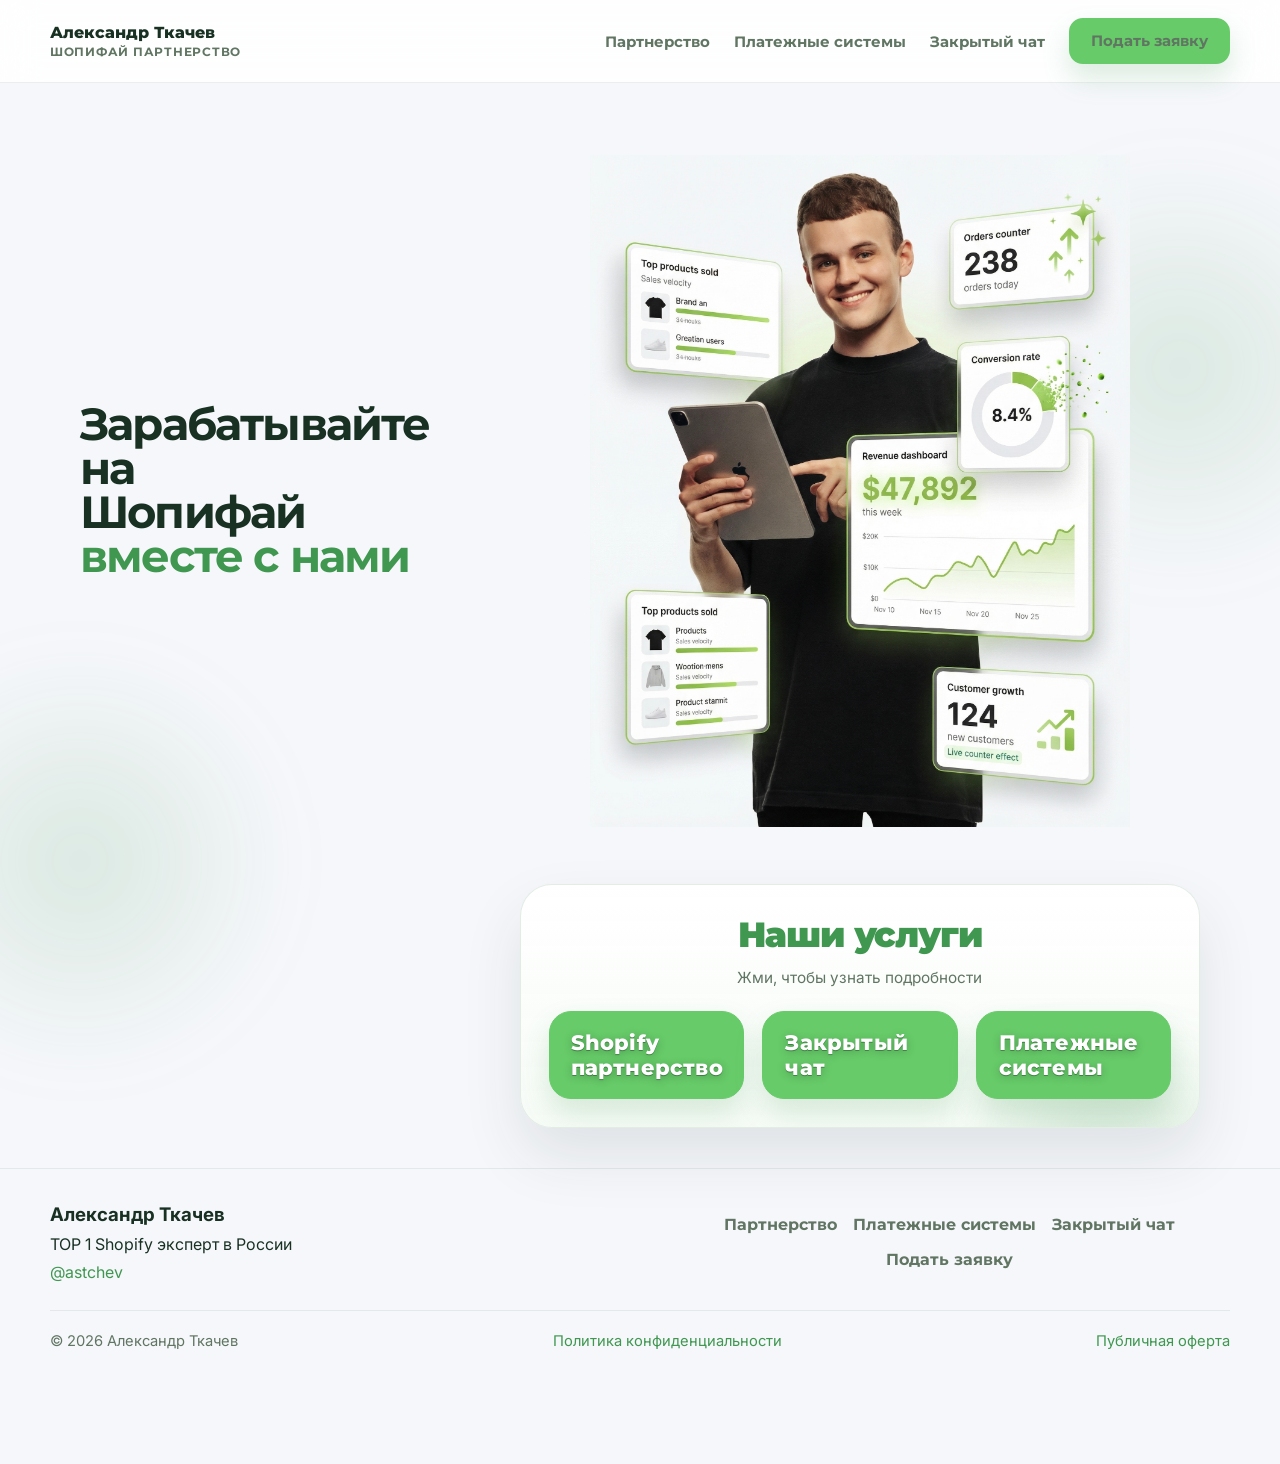
==== index.html @ 177849e4 "13" ====
<!DOCTYPE html>
<html lang="ru">
<head>
  <meta charset="UTF-8">
  <meta name="viewport" content="width=device-width, initial-scale=1.0">
  <title>Александр Ткачев | Шопифай партнерство | Платежные системы | Закрытый чат</title>
  <meta
    name="description"
    content="Shopify партнерство, платежные системы и закрытое сообщество для запуска и заработка из России — с готовой структурой, проверенным стеком и поддержкой."
  >
  <link rel="preconnect" href="https://fonts.googleapis.com">
  <link rel="preconnect" href="https://fonts.gstatic.com" crossorigin>
  <link
    href="https://fonts.googleapis.com/css2?family=Inter:wght@400;500;600;700;800&family=Montserrat:wght@500;600;700;800;900&display=swap"
    rel="stylesheet"
  >
  <link rel="stylesheet" href="styles.css">
</head>
<body>
  <div class="scroll-progress" aria-hidden="true"></div>

  <header class="site-header">
    <div class="container header-inner">
      <a class="brand" href="#hero">
        <span class="brand-title">Александр Ткачев</span>
        <span class="brand-subtitle">Шопифай партнерство</span>
      </a>

      <button class="menu-toggle" type="button" aria-expanded="false" aria-controls="site-nav" aria-label="Открыть меню навигации">
        <span></span>
        <span></span>
        <span></span>
      </button>

      <nav class="site-nav" id="site-nav">
        <a href="#partnership">Партнерство</a>
        <a href="#payments">Платежные системы</a>
        <a href="#private-chat">Закрытый чат</a>
        <a href="#results" hidden>Результаты</a>
        <a href="#consultation" hidden>Консультация</a>
        <a class="btn btn-primary btn-small" data-form-link href="#">Подать заявку</a>
      </nav>
    </div>
  </header>

  <main>
    <section class="hero section" id="hero">
      <div class="hero-grid-pattern"></div>
      <div class="glow glow-right"></div>
      <div class="glow glow-left"></div>
      <div class="container hero-grid">
        <div class="hero-content">
          <div class="hero-copy-top reveal">
            <h1>
              Зарабатывайте на
              <span class="hero-title-line">Шопифай</span>
              <span>вместе с нами</span>
            </h1>
          </div>

          <div class="hero-copy-bottom reveal" hidden>
            <p class="lead">
              Это не курс и не общий менторинг. Это курируемое Shopify-партнерство с готовым магазином,
              платежной инфраструктурой и поддержкой на старте.
            </p>
            <p class="microcopy">
              Если это подходит вам, вы пропускаете месяцы проб и ошибок и начинаете с системы, уже доказавшей свою эффективность на реальных рынках.
            </p>

            <div class="stats-grid hero-stats">
              <article class="stat-card">
                <strong data-countup data-target="280" data-suffix="K$">0</strong>
                <span>Выручка</span>
              </article>
              <article class="stat-card">
                <strong data-countup data-target="40" data-suffix="K$/мес">0</strong>
                <span>Прибыль</span>
              </article>
              <article class="stat-card">
                <strong data-countup data-target="200" data-suffix="+">0</strong>
                <span>Участников чата</span>
              </article>
              <article class="stat-card">
                <strong>TOP 1</strong>
                <span>Shopify эксперт в России</span>
              </article>
            </div>

            <div class="hero-actions">
              <a class="btn btn-primary" data-form-link href="#">Подать заявку на партнерство</a>
              <a class="btn btn-secondary" href="#partnership">Узнать больше</a>
            </div>
          </div>
        </div>

        <div class="hero-visual reveal">
          <div class="hero-visual-frame">
            <div class="hero-composite-shell">
              <img
                class="hero-composite-image"
                src="images/photofirst.JPG"
                alt="Александр Ткачев с визуализацией Shopify-результатов"
                loading="eager"
                decoding="async"
              >
            </div>
          </div>
        </div>

        <nav class="hero-jump-nav reveal" aria-label="Быстрая навигация по разделам">
          <div class="hero-jump-intro">
            <span class="hero-jump-caption">Наши услуги</span>
            <p>Жми, чтобы узнать подробности</p>
          </div>
          <a class="is-active" data-service-trigger="partnership" href="#partnership">Shopify партнерство</a>
          <a data-service-trigger="private-chat" href="#private-chat">Закрытый чат</a>
          <a data-service-trigger="payments" href="#payments">Платежные системы</a>
        </nav>
      </div>
    </section>

    <section class="section service-section" id="partnership" data-service-section hidden>
      <div class="container">
        <div class="partnership-hero">
          <div class="partnership-hero-copy reveal">
            <span class="section-kicker partnership-top-kicker">SHOPIFY ПАРТНЕРСТВО</span>
            <h2>Запуск прибыльного <span>онлайн-магазина под ключ</span></h2>
            <p class="lead">
              Это не обучение ради обучения. Это готовая бизнес-модель, где вы заходите в систему и запускаете свой
              Shopify-магазин вместе с командой, которая уже делает результаты.
            </p>
            <p class="microcopy">
              Мы берём на себя ключевые элементы бизнеса: от товара до рекламы и технической части. Вы фокусируетесь на
              результате, прибыли и масштабировании.
            </p>
          </div>
        </div>

        <div class="section-group">
          <div class="section-heading narrow reveal">
            <h2>Вы получаете не просто знания, а полностью готовую инфраструктуру для заработка</h2>
          </div>

          <div class="feature-grid partnership-feature-grid">
            <article class="feature-card reveal">
              <div class="feature-icon">Магазин</div>
              <h3>Готовый магазин на Shopify</h3>
            </article>
            <article class="feature-card reveal">
              <div class="feature-icon">Товары</div>
              <h3>Проверенные товары с потенциалом продаж</h3>
            </article>
            <article class="feature-card reveal">
              <div class="feature-icon">Реклама</div>
              <h3>Готовые рекламные связки</h3>
            </article>
            <article class="feature-card reveal">
              <div class="feature-icon">Воронка</div>
              <h3>Готовая воронка продаж</h3>
            </article>
            <article class="feature-card reveal">
              <div class="feature-icon">Логистика</div>
              <h3>Поставщики и логистика</h3>
            </article>
            <article class="feature-card reveal">
              <div class="feature-icon">Платежи</div>
              <h3>Платёжные решения</h3>
            </article>
            <article class="feature-card reveal">
              <div class="feature-icon">Техчасть</div>
              <h3>Техническая настройка</h3>
            </article>
            <article class="feature-card reveal">
              <div class="feature-icon">Поддержка</div>
              <h3>Сопровождение и поддержка на каждом этапе</h3>
            </article>
            <article class="feature-card reveal">
              <div class="feature-icon">Обучение</div>
              <h3>Полное обучение по Shopify</h3>
            </article>
          </div>

          <p class="partnership-bridge-text reveal">
            Фактически, вы заходите в уже рабочую систему и запускаетесь внутри неё.
          </p>
        </div>

        <div class="section-group partnership-paths-group">
          <div class="section-heading narrow reveal">
            <h2>Как можно зайти в Shopify</h2>
          </div>

          <div class="private-chat-contrast">
            <article class="contrast-block contrast-block-negative reveal">
              <span class="contrast-kicker">1. Самостоятельный путь</span>
              <h3>То, как делает большинство</h3>
              <ul class="contrast-list">
                <li>Поиск товара наугад.</li>
                <li>Десятки неудачных тестов.</li>
                <li>Слив бюджета на рекламу.</li>
                <li>Проблемы с банами и платёжками.</li>
                <li>Непонимание, как строится воронка.</li>
                <li>Отсутствие системы и поддержки.</li>
                <li>Проблемы с масштабированием.</li>
              </ul>
              <p class="partnership-contrast-result">
                Результат: месяцы потраченного времени, тысячи долларов слитого бюджета и отсутствие стабильного результата.
              </p>
            </article>

            <article class="contrast-block contrast-block-positive reveal">
              <span class="contrast-kicker">2. Запуск через партнёрство</span>
              <h3>Вы заходите сразу в рабочую модель</h3>
              <ul class="contrast-list">
                <li>Даём готовый магазин.</li>
                <li>Подключаем проверенные товары, которые продаем сами.</li>
                <li>Выдаём связки, которые уже работают.</li>
                <li>Настраиваем рекламу.</li>
                <li>Помогаем с запуском и масштабированием.</li>
                <li>Сопровождаем на каждом этапе.</li>
              </ul>
              <p class="partnership-contrast-result">
                Результат: быстрый старт в течении месяца без хаоса и лишних потерь, фокус на прибыли с первых запусков и работы в долгострой.
              </p>
            </article>
          </div>
        </div>

        <div class="section-group">
          <div class="section-heading narrow reveal">
            <span class="section-kicker">Как проходит работа</span>
            <h2>Мы выстроили систему из двух этапов</h2>
            <p>
              Чтобы вы не просто получили магазин, а реально начали зарабатывать и научились вести бизнес изнутри.
            </p>
          </div>

          <div class="partnership-phase-grid">
            <article class="partnership-phase-card reveal">
              <span>Этап 1</span>
              <h3>Обучение и подготовка</h3>
              <p class="partnership-phase-goal">Цель: дать понимание системы и подготовить к запуску.</p>
              <ul class="contrast-list partnership-check-list">
                <li>Пошаговую модель работы Shopify.</li>
                <li>Понимание логики продаж и трафика.</li>
                <li>Разбор рекламных инструментов.</li>
                <li>Подготовку к запуску магазина.</li>
                <li>Доступ к базе знаний и материалам.</li>
              </ul>
              <p class="partnership-phase-note">После этого этапа у вас есть полное понимание, как работает модель.</p>
            </article>

            <article class="partnership-phase-card reveal">
              <span>Этап 2</span>
              <h3>Запуск и работа с магазином</h3>
              <ul class="contrast-list partnership-check-list">
                <li>Создаём и выдаём готовый магазин.</li>
                <li>Подключаем товары и поставщиков.</li>
                <li>Настраиваем рекламу.</li>
                <li>Внедряем рабочие связки.</li>
                <li>Подключаем платёжные решения.</li>
                <li>Сопровождаем запуски.</li>
                <li>Помогаем масштабировать прибыльные результаты.</li>
              </ul>
              <p class="partnership-phase-note">Вы не остаетесь один, вы работаете внутри команды.</p>
            </article>
          </div>

          <div class="partnership-timeline reveal">
            <div class="partnership-timeline-item">
              <strong>1 неделя</strong>
              <span>Обучение и подготовка</span>
            </div>
            <div class="partnership-timeline-item">
              <strong>2-3 неделя</strong>
              <span>Сборка магазина и запуск рекламы</span>
            </div>
            <div class="partnership-timeline-item">
              <strong>4 неделя и дальше</strong>
              <span>Работа с магазином и масштабированием</span>
            </div>
          </div>
        </div>

        <div class="section-group">
          <div class="partnership-dual-grid">
            <article class="partnership-info-card reveal">
              <h3>В чем наша ключевая ценность</h3>
              <ul class="contrast-list partnership-check-list">
                <li>Вы не тратите месяцы на ошибки.</li>
                <li>Не сливаете бюджет вслепую.</li>
                <li>Получаете готовую систему.</li>
                <li>Работаете с командой, а не в одиночку.</li>
                <li>Идёте по уже проверенному пути.</li>
              </ul>
            </article>

            <article class="partnership-info-card reveal">
              <h3>С кем мы готовы работать</h3>
              <ul class="contrast-list partnership-check-list">
                <li>Тем, кто хочет зайти в онлайн-бизнес и имел опыт работы с товаркой, шопифай и подобными онлайн проектами.</li>
                <li>Тем, кто уже пробовал, набрал опыт, но не получилось.</li>
                <li>Тем, кто хочет масштабироваться.</li>
                <li>Тем, кто ищет готовую систему.</li>
              </ul>
            </article>
          </div>
        </div>

        <div class="section-group partnership-results-group">
          <div class="section-heading narrow reveal partnership-results-heading">
            <h2>Результаты магазинов</h2>
          </div>

          <div class="partnership-carousel reveal" data-carousel>
            <button class="partnership-carousel-control partnership-carousel-control-prev" type="button" data-carousel-prev aria-label="Предыдущий слайд">
              &#8592;
            </button>

            <div class="partnership-carousel-viewport">
              <div class="partnership-carousel-track" data-carousel-track>
                <article class="partnership-carousel-slide">
                  <img class="analytics-image" src="images/scrin3.jpg" alt="Скриншот продаж магазина 1">
                </article>
                <article class="partnership-carousel-slide">
                  <img class="analytics-image" src="images/scrin1.jpg" alt="Скриншот продаж магазина 2">
                </article>
                <article class="partnership-carousel-slide">
                  <img class="analytics-image" src="images/scrin2.jpg" alt="Скриншот продаж магазина 3">
                </article>
                <article class="partnership-carousel-slide">
                  <img class="analytics-image" src="images/scrin 4.jpg" alt="Скриншот продаж магазина 4">
                </article>
                <article class="partnership-carousel-slide">
                  <img class="analytics-image" src="images/scrin 5.jpg" alt="Скриншот продаж магазина 5">
                </article>
              </div>
            </div>

            <button class="partnership-carousel-control partnership-carousel-control-next" type="button" data-carousel-next aria-label="Следующий слайд">
              &#8594;
            </button>

            <div class="partnership-carousel-dots" data-carousel-dots>
              <button class="is-active" type="button" data-carousel-dot="0" aria-label="Слайд 1"></button>
              <button type="button" data-carousel-dot="1" aria-label="Слайд 2"></button>
              <button type="button" data-carousel-dot="2" aria-label="Слайд 3"></button>
              <button type="button" data-carousel-dot="3" aria-label="Слайд 4"></button>
              <button type="button" data-carousel-dot="4" aria-label="Слайд 5"></button>
            </div>
          </div>
        </div>

        <div class="section-group partnership-final-group">
          <div class="callout-box reveal">
            <strong>Итог:</strong> Вы можете идти долгим и дорогим путём проб и ошибок. Или зайти в уже работающую модель и начать зарабатывать быстрее.
          </div>

          <div class="partnership-final-card reveal">
            <h3>Отбор в партнерство просиходить через личные собеседования</h3>
            <p>
              Заполните анкету ниже и мы с вами свяжемся.
            </p>
            <div class="partnership-hero-actions">
              <a class="btn btn-primary" data-form-link href="#">Заполнить анкету</a>
            </div>
          </div>
        </div>
      </div>
    </section>

    <section class="section alt-section service-section" id="payments" data-service-section hidden>
      <div class="container">
        <div class="section-heading reveal payments-simple-heading">
          <h2>Платёжные <span>решения для Shopify</span></h2>
          <p>
            Один из ключевых элементов успешного магазина, это стабильный приём платежей. Мы предоставляем полностью
            готовые платёжные решения, которые позволяют принимать оплату из-за рубежа без ограничений и лишних сложностей.
          </p>
        </div>

        <div class="section-group">
          <div class="payments-simple-card reveal">
            <h3>Большинство новичков сталкиваются с:</h3>
            <ul class="contrast-list partnership-check-list">
              <li>Блокировками аккаунтов.</li>
              <li>Проблемами с выводом средств.</li>
              <li>Нестабильной работой платёжек.</li>
              <li>Потерей денег из-за ошибок в настройке.</li>
            </ul>
            <p class="payments-simple-note">
              Мы закрываем этот вопрос под ключ, чтобы вы могли сосредоточиться на продажах, а не на технических проблемах.
            </p>
          </div>
        </div>

        <div class="section-group payments-pricing-group">
          <div class="payments-simple-pricing">
            <article class="payment-card reveal payments-simple-price-card">
              <h3>Shopify payments + Payoneer</h3>
              <strong>300$</strong>
            </article>
            <article class="payment-card reveal payments-simple-price-card">
              <h3>PayPal</h3>
              <strong>300$</strong>
            </article>
          </div>
        </div>

        <div class="callout-box reveal">
          Все платёжные системы создаются легально и сразу готовы к работе
        </div>

        <div class="centered-action reveal payments-manager-action">
          <a class="btn btn-primary" href="https://t.me/astchev" target="_blank" rel="noreferrer">
            Написать менеджеру
          </a>
        </div>

        <div class="section-group">
          <div class="payments-simple-card reveal">
            <h3>Надёжность и гарантия</h3>
            <ul class="contrast-list partnership-check-list">
              <li>Используем эти решения сами более 4 лет.</li>
              <li>Работаем только с проверенными поставщиками.</li>
              <li>Даём гарантию на платёжные системы.</li>
              <li>Помогаем с разблокировкой или полностью заменяем платёжное решение.</li>
            </ul>
          </div>
        </div>
      </div>
    </section>

    <section class="section service-section" id="private-chat" data-service-section hidden>
      <div class="container">
        <div class="section-heading reveal private-chat-simple-heading">
          <h2>Закрытое Шопифай сообщество</h2>
          <p>
            Это приватный чат для тех, кто хочет зарабатывать на Shopify в окружении людей, которые уже делают результат.
          </p>
          <p>
            Вы не просто изучаете информацию - вы находитесь внутри среды, где ежедневно разбираются реальные кейсы,
            связки и запуски и активно идут обсуждения работы
          </p>
          <p>Вы получаете доступ к опыту, который собирался 4 года, и применяете его сразу на практике.</p>
          <p>Без хаоса, без поиска информации по кускам, вся система уже собрана внутри.</p>
        </div>

        <div class="section-group">
          <div class="private-chat-simple-card reveal">
            <h3>Что внутри сообщества</h3>
            <ul class="contrast-list partnership-check-list">
              <li>Пошаговая система запуска магазина с нуля.</li>
              <li>Обучение в формате уроков и статей.</li>
              <li>Live-созвоны с разборами и ответами на вопросы.</li>
              <li>Общий чат с участниками и обмен опытом.</li>
              <li>Инсайды по трендовым товарам.</li>
              <li>Разборы магазинов участников.</li>
              <li>Стратегии платного и бесплатного продвижения.</li>
              <li>Дополнительные способы заработка на Shopify (включая фриланс).</li>
              <li>Шанс попасть в команду или стать партнёром проекта.</li>
              <li>Ежемесячные розыгрыши ценных призов.</li>
              <li>Доступ к закрытым материалам и обновлениям.</li>
            </ul>
          </div>
        </div>

        <div class="centered-action reveal private-chat-actions">
          <a class="btn btn-secondary" href="https://t.me/otzivishopy" target="_blank" rel="noreferrer">
            Отзывы участников
          </a>
          <a class="btn btn-primary" href="https://t.me/astchev" target="_blank" rel="noreferrer">
            Вступить в чат
          </a>
        </div>
      </div>
    </section>

    <section class="section alt-section" id="results" hidden>
      <div class="container">
        <div class="section-heading reveal">
          <span class="section-kicker">Результаты</span>
          <h2>Пусть цифры говорят сами за себя</h2>
        </div>

        <div class="analytics-grid">
          <article class="analytics-card reveal">
            <div class="analytics-head">
              <span>Магазин 1</span>
              <span class="growth">Растет</span>
            </div>
            <strong>$289 563</strong>
            <p>Общий объем продаж за год</p>
            <img class="analytics-image" src="images/scrin1.jpg" alt="Скриншот аналитики магазина 1">
          </article>
          <article class="analytics-card reveal">
            <div class="analytics-head">
              <span>Магазин 2</span>
              <span class="growth">Стабильно</span>
            </div>
            <strong>$40 000+</strong>
            <p>Прибыль в месяц</p>
            <img class="analytics-image" src="images/scrin2.jpg" alt="Скриншот аналитики магазина 2">
          </article>
          <article class="analytics-card reveal">
            <div class="analytics-head">
              <span>Партнер</span>
              <span class="growth">5 месяцев</span>
            </div>
            <strong>$40K / месяц</strong>
            <p>Более 1 000 000 ₽ в июле</p>
            <img class="analytics-image" src="images/scrin3.jpg" alt="Скриншот аналитики партнера">
          </article>
        </div>

        <div class="case-grid">
          <article class="case-card reveal">
            <h3>Ричард</h3>
            <strong>$50 000</strong>
            <p>Достиг этого с помощью органического TikTok после запуска. Купил машину, а остальное реинвестировал обратно в бизнес.</p>
          </article>
          <article class="case-card reveal">
            <h3>Лиза</h3>
            <strong>120 000 ₽ / неделю</strong>
            <p>Столько заработала за одну неделю через TikTok. Уволилась с работы и уехала путешествовать.</p>
          </article>
          <article class="case-card reveal">
            <h3>Кирилл</h3>
            <strong>1 000 000 ₽ в июле</strong>
            <p>Начал с нашего готового магазина. За 5 месяцев масштабировался до около $40 000 ежемесячной выручки.</p>
          </article>
        </div>

        <div class="comparison-table reveal">
          <div class="comparison-row comparison-header">
            <div>Параметр</div>
            <div>Самостоятельно</div>
            <div>В партнерстве</div>
          </div>
          <div class="comparison-row">
            <div>Поиск товаров</div>
            <div>Тестирование без гарантий</div>
            <div>Готовые товары с первого дня</div>
          </div>
          <div class="comparison-row">
            <div>Платежи</div>
            <div>Риск блокировок и слабая инфраструктура</div>
            <div>Shopify Payments + Stripe + Payoneer готовы</div>
          </div>
          <div class="comparison-row">
            <div>Реклама</div>
            <div>Вы сжигаете бюджет, пока учитесь в одиночку</div>
            <div>Готовые рекламные стратегии и поддержка</div>
          </div>
          <div class="comparison-row">
            <div>Результат</div>
            <div>Высокий риск и долгий путь</div>
            <div>Меньше риска и путь, построенный на результатах</div>
          </div>
        </div>

        <div class="centered-action reveal">
          <a class="btn btn-primary" href="#selection">Подать заявку на партнерство</a>
        </div>
      </div>
    </section>

    <section class="section" id="consultation" hidden>
      <div class="container">
        <div class="section-heading reveal">
          <span class="section-kicker">Консультация</span>
          <h2>Остались вопросы? Напишите нам — всё обсудим.</h2>
          <p>Отвечаем на вопросы о партнерстве, платежных системах и закрытом чате — без давления.</p>
        </div>

        <div class="faq-list">
          <article class="faq-item reveal">
            <button class="faq-question" type="button" aria-expanded="false">Это точно не курс?</button>
            <div class="faq-answer">
              <p>Нет. Мы отбираем партнеров и предоставляем готовую инфраструктуру. Наш доход зависит от ваших результатов.</p>
            </div>
          </article>
          <article class="faq-item reveal">
            <button class="faq-question" type="button" aria-expanded="false">Как проходит отбор?</button>
            <div class="faq-answer">
              <p>Анкета, рассмотрение, связь с подходящими кандидатами, затем звонок с Александром.</p>
            </div>
          </article>
          <article class="faq-item reveal">
            <button class="faq-question" type="button" aria-expanded="false">В чем разница между партнерством и закрытым чатом?</button>
            <div class="faq-answer">
              <p>Чат — это обучающий продукт с сообществом за 2 490 ₽ в месяц. Партнерство — это индивидуальная работа с готовым магазином.</p>
            </div>
          </article>
          <article class="faq-item reveal">
            <button class="faq-question" type="button" aria-expanded="false">Нужен ли опыт?</button>
            <div class="faq-answer">
              <p>Нет. Именно поэтому мы даем полное обучение до этапа запуска.</p>
            </div>
          </article>
          <article class="faq-item reveal">
            <button class="faq-question" type="button" aria-expanded="false">Как работают платежные системы из России?</button>
            <div class="faq-answer">
              <p>Мы подключаем Shopify Payments, Stripe и Payoneer через иностранное юрлицо и гарантируем стабильную работу.</p>
            </div>
          </article>
          <article class="faq-item reveal">
            <button class="faq-question" type="button" aria-expanded="false">Сколько времени нужно уделять?</button>
            <div class="faq-answer">
              <p>Около 2–3 сфокусированных часов в день. Модель полностью удаленная — вы можете управлять из любой точки.</p>
            </div>
          </article>
          <article class="faq-item reveal">
            <button class="faq-question" type="button" aria-expanded="false">Какие гарантии вы даете?</button>
            <div class="faq-answer">
              <p>Официальный консультационный договор плюс инфраструктура, уже проверенная в реальной работе.</p>
            </div>
          </article>
          <article class="faq-item reveal">
            <button class="faq-question" type="button" aria-expanded="false">Сколько стоят платежные системы?</button>
            <div class="faq-answer">
              <p>Стоимость обсуждается индивидуально. Для участников чата — самая низкая на рынке.</p>
            </div>
          </article>
          <article class="faq-item reveal">
            <button class="faq-question" type="button" aria-expanded="false">Есть ли рассрочка на партнерство?</button>
            <div class="faq-answer">
              <p>Условия обсуждаются только после этапа отбора.</p>
            </div>
          </article>
          <article class="faq-item reveal">
            <button class="faq-question" type="button" aria-expanded="false">Как долго мы работаем вместе?</button>
            <div class="faq-answer">
              <p>Постоянно — пока партнерство остается выгодным для обеих сторон.</p>
            </div>
          </article>
        </div>

        <div class="centered-action reveal">
          <a class="btn btn-primary" data-form-link href="#">
            Отправить заявку
          </a>
        </div>
      </div>
    </section>

    <section class="section selection-section" id="selection" hidden>
      <div class="glow glow-center"></div>
      <div class="container selection-inner">
        <div class="section-heading centered reveal">
          <span class="section-kicker">Отбор</span>
          <h2>Готовы строить долларовый бизнес вместе с нами?</h2>
          <p>
            Мы берем не всех. Мы выбираем людей, готовых действовать серьезно. Если вы подходите, вы получаете более быстрый путь к
            запуску с уже готовой инфраструктурой, товарами, платежами и поддержкой.
          </p>
        </div>

        <div class="callout-box reveal">
          Сильные заявки получают доступ к нашей модели запуска — экономя месяцы на ошибках в настройке, хаосе в тестировании и сгоревшем рекламном бюджете.
        </div>

        <div class="selection-steps">
          <article class="selection-step reveal">
            <span>1</span>
            <p>Заполните предварительную анкету с несколькими вопросами о вашем опыте, целях и готовности к работе.</p>
          </article>
          <article class="selection-step reveal">
            <span>2</span>
            <p>
              Затем напишите в Telegram
              <a href="https://t.me/astchev" target="_blank" rel="noreferrer">@astchev</a>: "Я заполнил анкету и хочу подать заявку на партнерство".
            </p>
          </article>
          <article class="selection-step reveal">
            <span>3</span>
            <p>Мы рассматриваем вашу заявку и связываемся, если модель подходит обеим сторонам.</p>
          </article>
        </div>

        <p class="selection-note reveal">Мы отвечаем только тем, кто заполнил анкету. Сильные заявки получают приоритетное рассмотрение.</p>

        <div class="selection-actions reveal">
          <a class="btn btn-primary btn-large" data-form-link href="#">
            Заполнить предварительную анкету
          </a>
          <p class="instruction-text">
            Шаг 1: Нажмите на кнопку и заполните анкету за 3–5 минут.<br>
            Шаг 2: После отправки напишите это сообщение
            <a href="https://t.me/astchev" target="_blank" rel="noreferrer">@astchev</a>:<br>
            "Я заполнил анкету и хочу подать заявку на партнерство".<br>
            Шаг 3: Мы рассмотрим вашу заявку и свяжемся с вами с дальнейшими инструкциями.
          </p>
          <a
            class="btn btn-secondary"
            href="https://t.me/astchev?text=Я%20заполнил%20анкету%20и%20хочу%20подать%20заявку%20на%20партнерство."
            target="_blank"
            rel="noreferrer"
          >
            Написать в Telegram
          </a>
        </div>
      </div>
    </section>

    <section class="section final-cta" hidden>
      <div class="glow glow-center"></div>
      <div class="container final-inner">
        <div class="section-heading centered reveal">
          <span class="section-kicker">Финальный выбор</span>
          <h2>Продолжать наблюдать — или запуститься с нами</h2>
        </div>

        <div class="paths-grid">
          <article class="path-card path-muted reveal">
            <h3>Путь А</h3>
            <p>Продолжать откладывать, наблюдать за ростом чужих магазинов и оставаться на том же месте через год.</p>
          </article>
          <article class="path-card path-accent reveal">
            <h3>Путь Б</h3>
            <p>Пройти отбор, запуститься быстрее с готовой системой и построить бизнес, который может масштабироваться за пределы локальных ограничений.</p>
          </article>
        </div>

        <a class="btn btn-primary reveal" data-form-link href="#">
          Заполнить предварительную анкету
        </a>
      </div>
    </section>
  </main>

  <footer class="site-footer">
    <div class="container footer-grid">
      <div class="footer-brand">
        <h3>Александр Ткачев</h3>
        <p>TOP 1 Shopify эксперт в России</p>
        <a href="https://t.me/astchev" target="_blank" rel="noreferrer">@astchev</a>
      </div>

      <nav class="footer-nav">
        <a href="#partnership">Партнерство</a>
        <a href="#payments">Платежные системы</a>
        <a href="#private-chat">Закрытый чат</a>
        <a href="#results" hidden>Результаты</a>
        <a href="#consultation" hidden>Консультация</a>
        <a data-form-link href="#">Подать заявку</a>
      </nav>

    </div>

    <div class="container footer-bottom">
      <span>&copy; 2026 Александр Ткачев</span>
      <a href="#">Политика конфиденциальности</a>
      <a href="#">Публичная оферта</a>
    </div>
  </footer>

  <script src="script.js"></script>
</body>
</html>
---- styles.css ----
:root {
  --bg: #eef6ee;
  --bg-alt: #f6f7fb;
  --surface: rgba(255, 255, 255, 0.86);
  --surface-strong: #ffffff;
  --surface-soft: #dcebdc;
  --text: #183123;
  --muted: #617563;
  --accent: #3f9750;
  --accent-dark: #276f34;
  --accent-soft: rgba(63, 151, 80, 0.12);
  --line: rgba(24, 49, 35, 0.08);
  --success: #2f8f55;
  --shadow: 0 22px 60px rgba(80, 133, 91, 0.12);
  --radius-lg: 30px;
  --radius-md: 22px;
  --radius-sm: 14px;
  --container: 1180px;
}

*,
*::before,
*::after {
  box-sizing: border-box;
}

html {
  scroll-behavior: smooth;
  max-width: 100%;
  overflow-x: hidden;
}

body {
  margin: 0;
  font-family: "Inter", sans-serif;
  color: var(--text);
  background: #f6f7fb;
  overflow-x: hidden;
}

body.menu-open {
  overflow: hidden;
}

img {
  display: block;
  max-width: 100%;
}

a {
  color: inherit;
  text-decoration: none;
}

button,
input,
textarea,
select {
  font: inherit;
}

.container {
  width: min(calc(100% - 32px), var(--container));
  margin: 0 auto;
}

.container,
.hero-grid,
.about-grid,
.feature-grid,
.criteria-grid,
.payment-grid,
.analytics-grid,
.case-grid,
.paths-grid,
.steps-grid,
.selection-steps,
.footer-grid,
.comparison-row,
.hero-content,
.hero-visual,
.about-copy,
.about-visual {
  min-width: 0;
}

.section {
  position: relative;
  padding: 100px 0;
}

.alt-section {
  background: #f6f7fb;
}

.scroll-progress {
  position: fixed;
  top: 0;
  left: 0;
  z-index: 40;
  width: 0;
  height: 4px;
  background: linear-gradient(90deg, #74c97d, var(--accent));
  box-shadow: 0 0 22px rgba(63, 151, 80, 0.45);
}

.site-header {
  position: sticky;
  top: 0;
  z-index: 30;
  border-bottom: 1px solid var(--line);
  background: rgba(255, 255, 255, 0.88);
  backdrop-filter: blur(18px);
}

.header-inner {
  display: flex;
  align-items: center;
  justify-content: space-between;
  gap: 24px;
  min-height: 82px;
}

.brand {
  display: inline-flex;
  flex-direction: column;
  gap: 2px;
  flex: 1;
  min-width: 0;
}

.brand-title,
.brand-subtitle,
.site-nav a,
.btn,
.section-kicker,
.faq-question,
.payment-logo,
.telegram-handle,
.comparison-header div,
.stat-card strong,
.path-card h3,
.selection-step span,
.step-card span,
.feature-icon,
.hero-proof span,
.floating-label {
  font-family: "Montserrat", sans-serif;
}

.brand-title {
  font-size: 1rem;
  font-weight: 800;
  overflow-wrap: anywhere;
}

.brand-subtitle {
  color: var(--muted);
  font-size: 0.77rem;
  font-weight: 700;
  letter-spacing: 0.06em;
  text-transform: uppercase;
  overflow-wrap: anywhere;
}

.site-nav {
  display: flex;
  align-items: center;
  gap: 24px;
}

.site-nav a {
  position: relative;
  font-size: 0.95rem;
  font-weight: 700;
  color: var(--muted);
  transition: color 0.2s ease;
}

.site-nav a::after {
  content: "";
  position: absolute;
  left: 0;
  bottom: -10px;
  width: 100%;
  height: 2px;
  transform: scaleX(0);
  transform-origin: center;
  background: var(--accent);
  transition: transform 0.2s ease;
}

.site-nav a:hover,
.site-nav a:focus-visible,
.site-nav a.is-active,
.footer-nav a:hover,
.footer-nav a:focus-visible {
  color: var(--accent);
}

.site-nav a.is-active::after,
.site-nav a:hover::after,
.site-nav a:focus-visible::after {
  transform: scaleX(1);
}

.menu-toggle {
  display: none;
  width: 48px;
  height: 48px;
  padding: 0;
  border: 1px solid var(--line);
  border-radius: 14px;
  background: #fff;
  cursor: pointer;
}

.menu-toggle span {
  display: block;
  width: 18px;
  height: 2px;
  margin: 4px auto;
  border-radius: 999px;
  background: var(--text);
}

.btn {
  position: relative;
  display: inline-flex;
  align-items: center;
  justify-content: center;
  gap: 10px;
  min-height: 54px;
  padding: 15px 28px;
  border: 2px solid transparent;
  border-radius: var(--radius-sm);
  font-size: 0.98rem;
  font-weight: 800;
  line-height: 1.1;
  cursor: pointer;
  overflow: visible;
  -webkit-tap-highlight-color: transparent;
  appearance: none;
  -webkit-appearance: none;
  transition: box-shadow 0.2s ease, background-color 0.2s ease, color 0.2s ease, border-color 0.2s ease;
}

.btn:hover,
.btn:focus-visible {
  transform: none;
}

.btn-primary {
  border-color: #67cb69;
  background: #67cb69;
  color: #fff;
  box-shadow: 0 14px 28px rgba(63, 151, 80, 0.18);
}

.btn-primary:hover,
.btn-primary:focus-visible {
  border-color: #58bd5b;
  background: #58bd5b;
}

.btn-secondary {
  background: rgba(255, 255, 255, 0.45);
  color: var(--accent);
  border-color: rgba(63, 151, 80, 0.3);
}

.btn-secondary:hover,
.btn-secondary:focus-visible {
  background: rgba(63, 151, 80, 0.1);
}

.btn-small {
  min-height: 46px;
  padding: 11px 20px;
  font-size: 0.88rem;
}

.btn-large {
  min-height: 64px;
  padding: 20px 42px;
  font-size: 1.06rem;
}

.hero {
  min-height: calc(100vh - 82px);
  display: flex;
  align-items: center;
  padding-top: 56px;
  overflow: clip;
}

.hero-grid-pattern {
  display: none;
}

.hero-grid,
.about-grid {
  display: grid;
  grid-template-columns: minmax(0, 1fr) minmax(520px, 860px);
  gap: 32px;
  align-items: end;
}

.hero-content {
  display: flex;
  flex-direction: column;
  align-items: flex-start;
  justify-content: center;
  width: 100%;
  max-width: 100%;
  justify-self: stretch;
}

.hero-jump-nav {
  position: relative;
  grid-column: 2;
  grid-row: 2;
  justify-self: center;
  display: grid;
  grid-template-columns: repeat(3, minmax(0, 1fr));
  align-items: stretch;
  gap: 16px;
  width: 100%;
  margin-top: -28px;
  padding: 24px;
  border: 1px solid rgba(225, 236, 227, 0.95);
  border-radius: 28px;
  background:
    linear-gradient(180deg, rgba(255, 255, 255, 0.98), rgba(246, 251, 246, 0.94));
  box-shadow:
    0 28px 60px rgba(24, 49, 35, 0.1),
    inset 0 1px 0 rgba(255, 255, 255, 0.65);
  backdrop-filter: none;
  -webkit-backdrop-filter: none;
  overflow: hidden;
  z-index: 3;
}

.hero-jump-nav::before {
  display: none;
  content: none;
}

.hero-jump-nav::after {
  content: "";
  position: absolute;
  inset: auto -12% -48% auto;
  width: 52%;
  height: 86%;
  background: radial-gradient(circle, rgba(63, 151, 80, 0.18), transparent 72%);
  filter: blur(20px);
  z-index: 0;
  pointer-events: none;
}

.hero-jump-caption {
  position: relative;
  z-index: 1;
  grid-column: 1 / -1;
  display: inline-flex;
  align-items: center;
  justify-content: center;
  gap: 12px;
  min-width: 0;
  color: var(--accent);
  font-family: "Montserrat", sans-serif;
  font-size: 2rem;
  font-weight: 900;
  letter-spacing: -0.03em;
  text-transform: none;
}

.hero-jump-caption::before {
  display: none;
  content: none;
}

.hero-jump-intro {
  position: relative;
  z-index: 1;
  grid-column: 1 / -1;
  display: grid;
  justify-items: center;
  gap: 8px;
  text-align: center;
  margin-bottom: 2px;
}

.hero-jump-intro p {
  margin: 0;
  color: var(--muted);
  font-size: 0.94rem;
  line-height: 1.5;
}

.hero-jump-nav a {
  position: relative;
  z-index: 1;
  display: inline-flex;
  align-items: center;
  justify-content: center;
  gap: 0;
  min-height: 62px;
  padding: 14px 18px;
  border: 1px solid rgba(63, 151, 80, 0.12);
  border-radius: 20px;
  background:
    linear-gradient(135deg, rgba(255, 255, 255, 0.98), rgba(234, 248, 236, 0.96) 48%, rgba(215, 241, 219, 0.92));
  color: var(--text);
  font-family: "Montserrat", sans-serif;
  font-size: 1.18rem;
  font-weight: 800;
  letter-spacing: 0.01em;
  box-shadow: 0 14px 28px rgba(24, 49, 35, 0.08);
  transition:
    transform 0.3s ease,
    border-color 0.3s ease,
    background 0.3s ease,
    color 0.3s ease,
    box-shadow 0.3s ease;
  overflow: visible;
}

.hero-jump-nav a:first-of-type {
  border-color: #67cb69;
  background: #67cb69;
  color: #ffffff;
  text-shadow:
    0 1px 0 rgba(9, 27, 15, 0.35),
    0 2px 8px rgba(9, 27, 15, 0.28);
  box-shadow: 0 14px 28px rgba(63, 151, 80, 0.18);
}

.hero-jump-nav a:nth-of-type(2) {
  border-color: #67cb69;
  background: #67cb69;
  color: #ffffff;
  text-shadow:
    0 1px 0 rgba(9, 27, 15, 0.34),
    0 2px 8px rgba(9, 27, 15, 0.26);
  box-shadow: 0 14px 28px rgba(63, 151, 80, 0.18);
}

.hero-jump-nav a:nth-of-type(3) {
  border-color: #67cb69;
  background: #67cb69;
  color: #ffffff;
  text-shadow:
    0 1px 0 rgba(9, 27, 15, 0.34),
    0 2px 8px rgba(9, 27, 15, 0.26);
  box-shadow: 0 14px 28px rgba(63, 151, 80, 0.18);
}

.hero-jump-nav a::before {
  display: none;
  content: none;
}

.hero-jump-nav a::after {
  display: none;
  content: none;
}

.hero-jump-nav a:hover,
.hero-jump-nav a:focus-visible {
  transform: translateY(-4px) scale(1.02);
  border-color: rgba(63, 151, 80, 0.34);
  background: linear-gradient(135deg, rgba(255, 255, 255, 1), rgba(226, 245, 229, 0.98) 46%, rgba(196, 234, 202, 0.94));
  color: var(--accent-dark);
  box-shadow:
    0 22px 38px rgba(24, 49, 35, 0.12),
    0 0 0 1px rgba(63, 151, 80, 0.1);
}

.hero-jump-nav a.is-active,
.hero-jump-nav a[aria-current="true"] {
  transform: translateY(-2px);
  border-color: rgba(63, 151, 80, 0.34);
  box-shadow:
    0 22px 38px rgba(24, 49, 35, 0.12),
    0 0 0 2px rgba(63, 151, 80, 0.12);
}

.hero-jump-nav a:first-of-type:hover,
.hero-jump-nav a:first-of-type:focus-visible {
  border-color: #58bd5b;
  background: #58bd5b;
  color: #ffffff;
  box-shadow: 0 16px 30px rgba(63, 151, 80, 0.2);
}

.hero-jump-nav a:nth-of-type(2):hover,
.hero-jump-nav a:nth-of-type(2):focus-visible {
  border-color: #58bd5b;
  background: #58bd5b;
  color: #ffffff;
}

.hero-jump-nav a:nth-of-type(3):hover,
.hero-jump-nav a:nth-of-type(3):focus-visible {
  border-color: #58bd5b;
  background: #58bd5b;
  color: #ffffff;
}

.hero-jump-nav a.is-active,
.hero-jump-nav a.is-active:hover,
.hero-jump-nav a.is-active:focus-visible,
.hero-jump-nav a[aria-current="true"],
.hero-jump-nav a[aria-current="true"]:hover,
.hero-jump-nav a[aria-current="true"]:focus-visible {
  transform: translateY(-2px) scale(1.01);
  border-color: rgba(63, 151, 80, 0.38);
  background: linear-gradient(135deg, #ffffff 0%, #f6fff5 46%, #e4f8e7 100%);
  color: var(--accent-dark);
  text-shadow: none;
  box-shadow:
    0 24px 42px rgba(24, 49, 35, 0.12),
    0 0 0 2px rgba(63, 151, 80, 0.14);
}

.hero-jump-nav a:hover::after,
.hero-jump-nav a:focus-visible::after,
.hero-jump-nav a.is-active::after {
  transform: translateX(130%);
}

.hero .reveal {
  opacity: 1;
  transform: none;
  transition: none;
}

.hero-copy-top,
.hero-copy-bottom {
  width: 100%;
}

.hero-content > * {
  margin-left: 0;
  margin-right: 0;
}

.hero-content h1,
.section-heading h2 {
  margin: 0;
  font-family: "Montserrat", sans-serif;
  font-size: clamp(2.7rem, 6vw, 5rem);
  line-height: 0.98;
  letter-spacing: -0.04em;
  word-break: break-word;
  overflow-wrap: anywhere;
}

.hero-content h1 {
  max-width: 760px;
  width: 100%;
  word-break: normal;
  overflow-wrap: normal;
  hyphens: manual;
}

.hero-content h1 span,
.accent-line,
.payment-logo,
.growth,
.site-footer a,
.section-kicker,
.telegram-handle {
  color: var(--accent);
}

.hero-content h1 .hero-title-line {
  color: var(--text);
}

.hero-content h1 span {
  display: block;
  white-space: nowrap;
}

.lead,
.microcopy {
  width: min(100%, 720px);
}

.eyebrow {
  display: inline-flex;
  align-items: center;
  padding: 10px 16px;
  margin-bottom: 18px;
  border-radius: 999px;
  background: var(--accent);
  color: #fff;
  font-size: 0.76rem;
  font-weight: 700;
  letter-spacing: 0.08em;
  text-transform: uppercase;
}

.hero-proof {
  display: flex;
  flex-wrap: wrap;
  gap: 10px;
  margin-bottom: 22px;
  width: min(100%, 720px);
}

.hero-proof span {
  display: inline-flex;
  align-items: center;
  padding: 9px 14px;
  border: 1px solid rgba(63, 151, 80, 0.18);
  border-radius: 999px;
  background: rgba(255, 255, 255, 0.7);
  color: var(--muted);
  font-size: 0.78rem;
  font-weight: 700;
}

.lead,
.section-heading p,
.about-copy p,
.selection-note,
.instruction-text,
.case-card p,
.feature-card p,
.criteria-card p,
.step-card p,
.payment-card li,
.faq-answer p,
.callout-box,
.path-card p,
.comparison-row div,
.footer-bottom,
.chain-note,
.selection-step p {
  color: var(--muted);
  font-size: 1rem;
  line-height: 1.75;
}

.lead {
  max-width: 680px;
  margin: 22px 0 14px;
  font-size: 1.1rem;
}

.microcopy {
  margin: 0 0 28px;
  max-width: 620px;
  color: var(--muted);
  line-height: 1.65;
}

.hero-actions,
.selection-actions,
.centered-action {
  display: flex;
  flex-wrap: wrap;
  gap: 16px;
}

.hero-actions,
.hero-stats {
  width: min(100%, 720px);
}

.hero-actions > *,
.selection-actions > *,
.centered-action > * {
  min-width: 0;
}

.hero-stats,
.stats-grid {
  display: grid;
  grid-template-columns: repeat(2, minmax(0, 1fr));
  gap: 16px;
}

.hero-stats {
  margin-bottom: 30px;
}

.stat-card,
.feature-card,
.criteria-card,
.payment-card,
.analytics-card,
.case-card,
.path-card,
.selection-step,
.step-card,
.comparison-table,
.faq-item,
.callout-box,
.chain-card,
.image-placeholder,
.floating-card {
  border: 1px solid var(--line);
  background: var(--surface);
  box-shadow: var(--shadow);
  backdrop-filter: blur(12px);
}

.stat-card,
.feature-card,
.criteria-card,
.payment-card,
.analytics-card,
.case-card,
.selection-step,
.step-card,
.path-card,
.floating-card {
  border-radius: var(--radius-md);
}

.stat-card {
  padding: 22px;
}

.stat-card strong {
  display: block;
  margin-bottom: 8px;
  color: var(--accent);
  font-size: 1.65rem;
  font-weight: 800;
}

.stat-card span {
  display: block;
  color: var(--muted);
  line-height: 1.5;
  overflow-wrap: anywhere;
}

.hero-visual,
.about-visual {
  position: relative;
}

.hero-visual {
  display: flex;
  align-items: flex-start;
  justify-content: flex-start;
  justify-self: start;
  width: 100%;
  max-width: 860px;
  margin-top: -72px;
}

.hero-visual-frame {
  position: relative;
  display: block;
  width: 100%;
  max-width: 860px;
  padding: 0;
  overflow: visible;
}

.hero-composite-shell {
  position: relative;
  display: flex;
  align-items: center;
  justify-content: center;
  width: 100%;
  padding: 0;
  border-radius: 0;
  background: transparent;
  overflow: visible;
  isolation: auto;
}

.hero-composite-shell::before {
  display: none;
  content: none;
}

.hero-composite-image {
  position: relative;
  z-index: 1;
  display: block;
  width: 100%;
  max-width: 560px;
  height: auto;
  margin: 0 auto;
  object-fit: contain;
  filter: none;
}

.hero-portrait-shell {
  position: relative;
  min-height: clamp(780px, 68vw, 1080px);
  border-radius: 34px;
  border: 1px solid rgba(255, 255, 255, 0.58);
  background:
    radial-gradient(circle at 32% 30%, rgba(63, 151, 80, 0.28), transparent 38%),
    radial-gradient(circle at 34% 58%, rgba(63, 151, 80, 0.14), transparent 56%),
    linear-gradient(180deg, rgba(255, 255, 255, 0.92), rgba(231, 242, 231, 0.76));
  display: flex;
  align-items: flex-end;
  justify-content: flex-start;
  padding: 0 clamp(20px, 2.4vw, 30px);
  overflow: hidden;
  isolation: isolate;
  box-shadow:
    0 34px 80px rgba(24, 49, 35, 0.12),
    inset 0 1px 0 rgba(255, 255, 255, 0.74);
}

.hero-portrait-shell::before {
  content: "";
  position: absolute;
  inset: 8% 12% 16% 4%;
  border-radius: 32px;
  background:
    linear-gradient(135deg, rgba(255, 255, 255, 0.36), rgba(255, 255, 255, 0.04)),
    radial-gradient(circle at 50% 50%, rgba(63, 151, 80, 0.16), transparent 70%);
  opacity: 0.9;
  z-index: 0;
}

.hero-portrait-glow {
  position: absolute;
  inset: auto auto 2% 2%;
  width: 82%;
  height: 92%;
  transform: none;
  border-radius: 50%;
  background:
    radial-gradient(circle, rgba(63, 151, 80, 0.4) 0%, rgba(63, 151, 80, 0.18) 38%, transparent 74%);
  filter: blur(42px);
  z-index: 0;
}

.hero-shopify-logo {
  position: absolute;
  z-index: 1;
  display: block;
  width: 256px;
  height: auto;
  object-fit: contain;
  filter: none;
  pointer-events: none;
  top: 9%;
  right: 8%;
}

.hero-screen-backdrop {
  position: absolute;
  inset: 0;
  z-index: 1;
  pointer-events: none;
}

.hero-screen-backdrop::before {
  content: "";
  position: absolute;
  inset: 5% 5% 10%;
  border-radius: 28px;
  background-image:
    linear-gradient(rgba(122, 130, 140, 0.16) 1px, transparent 1px),
    linear-gradient(90deg, rgba(122, 130, 140, 0.16) 1px, transparent 1px);
  background-size: 28px 28px;
  opacity: 0.88;
  mask-image: radial-gradient(circle at 68% 48%, rgba(0, 0, 0, 0.95), transparent 90%);
  z-index: 0;
}

.hero-portrait-image {
  position: relative;
  z-index: 2;
  width: auto;
  max-width: 68%;
  height: auto;
  object-fit: contain;
  object-position: left bottom;
  transform: translateX(-10%) translateY(-4%) scale(1.68);
  transform-origin: left bottom;
  filter: drop-shadow(0 30px 40px rgba(24, 49, 35, 0.16));
  will-change: transform;
  backface-visibility: hidden;
}

.hero-screen {
  position: absolute;
  z-index: 1;
  padding: 6px;
  border: 1px solid rgba(255, 255, 255, 0.84);
  border-radius: 28px;
  background: rgba(255, 255, 255, 0.98);
  box-shadow: 0 22px 48px rgba(24, 49, 35, 0.12);
  backdrop-filter: blur(0);
  pointer-events: none;
  will-change: transform;
  backface-visibility: hidden;
  opacity: 0.98;
  isolation: isolate;
}

.hero-screen img {
  display: block;
  width: 100%;
  border-radius: 18px;
  opacity: 1;
  filter: none;
}

.hero-screen::before,
.hero-screen::after {
  content: "";
  position: absolute;
  inset: 0;
  border-radius: inherit;
  pointer-events: none;
}

.hero-screen::before {
  z-index: -2;
  border: 1px solid rgba(255, 255, 255, 0.74);
  background: rgba(255, 255, 255, 0.72);
  box-shadow: 0 16px 34px rgba(24, 49, 35, 0.1);
}

.hero-screen::after {
  z-index: -1;
  inset: 6px;
  border-radius: calc(28px - 6px);
  background-repeat: no-repeat;
  background-size: cover;
  background-position: center top;
  opacity: 0.42;
  filter: saturate(0.95) contrast(1.02);
}

.hero-screen-lens {
  display: none;
  position: absolute;
  overflow: hidden;
  border-radius: 50%;
  border: 2px solid rgba(63, 151, 80, 0.44);
  background: radial-gradient(circle, rgba(63, 151, 80, 0.12), rgba(255, 255, 255, 0.04));
  box-shadow:
    0 0 0 10px rgba(255, 255, 255, 0.24),
    0 18px 34px rgba(24, 49, 35, 0.12);
  z-index: 3;
}

.hero-screen-lens::before {
  content: "";
  position: absolute;
  inset: 0;
  background-repeat: no-repeat;
  background-size: 320% auto;
  filter: saturate(1.02) contrast(1.04);
}

.hero-screen-focus-card {
  display: none;
  position: absolute;
  z-index: 4;
  display: flex;
  flex-direction: column;
  gap: 4px;
  min-width: 0;
  padding: 14px 16px;
  border: 1px solid rgba(255, 255, 255, 0.84);
  border-radius: 24px;
  background: rgba(255, 255, 255, 0.98);
  box-shadow:
    0 18px 34px rgba(24, 49, 35, 0.14),
    0 0 0 6px rgba(255, 255, 255, 0.18);
  overflow: hidden;
  opacity: 1;
  transform: translateZ(0);
  backface-visibility: hidden;
  -webkit-font-smoothing: antialiased;
}

.hero-screen-focus-card::before {
  display: none;
}

.hero-screen-focus-label {
  font-family: "Montserrat", sans-serif;
  font-size: 0.72rem;
  font-weight: 700;
  letter-spacing: 0.02em;
  color: rgba(33, 45, 39, 0.72);
}

.hero-screen-focus-card strong {
  font-family: "Montserrat", sans-serif;
  font-size: 1.32rem;
  font-weight: 900;
  line-height: 1;
  letter-spacing: -0.03em;
  color: #0e2017;
  text-shadow: none;
}

.hero-profit-badge {
  position: absolute;
  z-index: 5;
  display: flex;
  flex-direction: column;
  align-items: flex-start;
  gap: 4px;
  padding: 12px 16px;
  border: 1px solid rgba(255, 255, 255, 0.92);
  border-radius: 18px;
  background: rgba(255, 255, 255, 0.99);
  box-shadow:
    0 18px 34px rgba(24, 49, 35, 0.16),
    0 0 0 4px rgba(255, 255, 255, 0.22);
  font-family: system-ui, -apple-system, BlinkMacSystemFont, "Segoe UI", Arial, sans-serif;
  font-synthesis: none;
  font-feature-settings: "kern" 1, "lnum" 1, "tnum" 1;
  font-variant-numeric: lining-nums tabular-nums;
  color: #0e2017;
  transform: none;
  backface-visibility: hidden;
  text-rendering: optimizeLegibility;
  white-space: nowrap;
}

.hero-profit-badge-label {
  font-family: inherit;
  font-size: 0.68rem;
  font-weight: 800;
  line-height: 1;
  letter-spacing: 0.01em;
  color: rgba(33, 45, 39, 0.72);
}

.hero-profit-badge strong {
  font-family: inherit;
  font-size: 1.5rem;
  font-weight: 800;
  line-height: 1;
  letter-spacing: 0;
  color: #09160f;
}

.hero-profit-badge-one {
  left: 8%;
  top: 8%;
  transform: none;
}

.hero-profit-badge-two {
  left: 24%;
  top: 17%;
  transform: none;
}


.hero-screen-one {
  top: 9%;
  right: 2%;
  width: clamp(250px, 24vw, 340px);
  transform: rotate(8deg);
  animation: none;
  opacity: 0.96;
}

.hero-screen-one::before {
  transform: translate(16px, 14px) rotate(5deg);
}

.hero-screen-one::after {
  background-image: url("images/scrin1.jpg");
  transform: translate(18px, 16px) rotate(5deg);
}

.hero-screen-lens-one {
  left: 1%;
  top: 10%;
  width: 38%;
  max-width: 128px;
  min-width: 84px;
  aspect-ratio: 1;
}

.hero-screen-lens-one::before {
  background-image: url("images/scrin1.jpg");
  background-position: 6% 13%;
}

.hero-screen-focus-card-one {
  left: -2%;
  top: -14%;
  width: 58%;
  min-width: 128px;
  max-width: 188px;
  transform: rotate(-10deg) translateZ(0);
}

.hero-screen-two {
  right: 8%;
  top: 29%;
  width: clamp(280px, 26vw, 360px);
  transform: rotate(-5deg);
  animation: none;
  opacity: 0.86;
}

.hero-screen-two::before {
  transform: translate(12px, 18px) rotate(-4deg);
}

.hero-screen-two::after {
  background-image: url("images/scrin2.jpg");
  transform: translate(14px, 20px) rotate(-4deg);
}

.hero-screen-lens-two {
  left: 0;
  top: 9%;
  width: 38%;
  max-width: 138px;
  min-width: 86px;
  aspect-ratio: 1;
}

.hero-screen-lens-two::before {
  background-image: url("images/scrin2.jpg");
  background-position: 6% 13%;
}

.hero-screen-focus-card-two {
  right: 4%;
  top: -12%;
  width: 56%;
  min-width: 132px;
  max-width: 190px;
  transform: rotate(6deg) translateZ(0);
}

.hero-screen-three {
  right: 4%;
  bottom: 4%;
  width: clamp(320px, 30vw, 430px);
  transform: rotate(4deg);
  animation: none;
  opacity: 0.68;
}

.hero-screen-three::before {
  transform: translate(14px, 16px) rotate(3deg);
}

.hero-screen-three::after {
  background-image: url("images/scrin 5.jpg");
  transform: translate(16px, 18px) rotate(3deg);
}

.hero-screen-four {
  left: 2%;
  bottom: 20%;
  width: clamp(270px, 25vw, 350px);
  transform: rotate(-8deg);
  animation: none;
  opacity: 0.9;
}

.hero-screen-four::before {
  transform: translate(12px, 14px) rotate(-4deg);
}

.hero-screen-four::after {
  background-image: url("images/scrin 4.jpg");
  transform: translate(14px, 16px) rotate(-4deg);
}

@keyframes heroScreenFloatOne {
  0%,
  100% {
    transform: translateY(0) rotate(9deg);
  }
  50% {
    transform: translateY(-10px) rotate(6deg);
  }
}

@keyframes heroScreenFloatTwo {
  0%,
  100% {
    transform: translateY(0) rotate(-10deg);
  }
  50% {
    transform: translateY(12px) rotate(-7deg);
  }
}

@keyframes heroScreenFloatThree {
  0%,
  100% {
    transform: translateY(0) rotate(7deg);
  }
  50% {
    transform: translateY(-12px) rotate(4deg);
  }
}

.about-portrait-shell {
  position: relative;
  min-height: 620px;
  border-radius: 34px;
  background:
    radial-gradient(circle at 50% 35%, rgba(63, 151, 80, 0.26), transparent 42%),
    radial-gradient(circle at 50% 62%, rgba(63, 151, 80, 0.14), transparent 60%),
    linear-gradient(135deg, rgba(255, 255, 255, 0.98), rgba(225, 241, 225, 0.96));
  display: flex;
  align-items: flex-end;
  justify-content: center;
  overflow: hidden;
  isolation: isolate;
}

.about-portrait-glow {
  position: absolute;
  inset: auto 50% 4% auto;
  width: 88%;
  height: 88%;
  transform: translateX(50%);
  border-radius: 50%;
  background:
    radial-gradient(circle, rgba(63, 151, 80, 0.34) 0%, rgba(63, 151, 80, 0.18) 42%, transparent 74%);
  filter: blur(30px);
}

.about-portrait-image {
  position: relative;
  z-index: 1;
  width: 100%;
  max-width: none;
  height: auto;
  object-fit: contain;
  object-position: center bottom;
  transform: scale(1.32);
  transform-origin: center bottom;
  filter: drop-shadow(0 24px 34px rgba(24, 49, 35, 0.14));
}

.partnership-hero {
  display: grid;
  grid-template-columns: minmax(0, 1.2fr) minmax(320px, 0.8fr);
  gap: 24px;
  align-items: start;
}

.partnership-hero-copy h2 {
  margin: 0;
  font-family: "Montserrat", sans-serif;
  font-size: clamp(2.1rem, 4.6vw, 4.2rem);
  line-height: 0.98;
  letter-spacing: -0.04em;
}

.partnership-hero-copy h2 span {
  color: var(--accent);
}

.partnership-top-kicker {
  margin-bottom: 18px;
  font-size: 1.02rem;
  font-weight: 900;
  letter-spacing: 0.1em;
}

.partnership-hero-copy .lead,
.partnership-hero-copy .microcopy {
  width: 100%;
  max-width: 760px;
}

.partnership-hero-actions {
  display: flex;
  flex-wrap: wrap;
  gap: 16px;
  margin-top: 28px;
}

.partnership-hero-panel,
.partnership-phase-card,
.partnership-info-card,
.partnership-final-card {
  padding: 28px;
  border: 1px solid var(--line);
  border-radius: var(--radius-lg);
  background: rgba(255, 255, 255, 0.88);
  box-shadow: var(--shadow);
}

.partnership-hero-panel {
  position: relative;
  overflow: hidden;
  background:
    radial-gradient(circle at top right, rgba(63, 151, 80, 0.16), transparent 36%),
    linear-gradient(180deg, rgba(255, 255, 255, 0.96), rgba(239, 248, 239, 0.92));
}

.partnership-hero-panel::before {
  content: "";
  position: absolute;
  inset: auto -40px -50px auto;
  width: 180px;
  height: 180px;
  border-radius: 50%;
  background: radial-gradient(circle, rgba(63, 151, 80, 0.16), transparent 72%);
  pointer-events: none;
}

.partnership-hero-panel h3,
.partnership-info-card h3,
.partnership-phase-card h3,
.partnership-final-card h3 {
  margin: 0 0 14px;
  font-family: "Montserrat", sans-serif;
  font-size: clamp(1.35rem, 2.4vw, 2rem);
  line-height: 1.1;
}

.partnership-hero-panel .telegram-handle {
  display: inline-flex;
  margin: 18px 0 0;
  font-size: 1rem;
  font-weight: 800;
  letter-spacing: 0;
}

.partnership-hero-panel p,
.partnership-final-card p,
.partnership-phase-goal,
.partnership-phase-note,
.partnership-contrast-result {
  color: var(--muted);
  line-height: 1.75;
}

.partnership-mini-list,
.partnership-check-list {
  margin: 22px 0 0;
  padding: 0;
  list-style: none;
  display: grid;
  gap: 12px;
}

.partnership-mini-list li,
.partnership-check-list li {
  position: relative;
  padding-left: 24px;
  color: var(--muted);
  line-height: 1.7;
}

.partnership-mini-list li::before,
.partnership-check-list li::before {
  content: "+";
  position: absolute;
  left: 0;
  top: 0;
  color: var(--accent);
  font-weight: 800;
}

.partnership-feature-grid {
  grid-template-columns: repeat(3, minmax(0, 1fr));
}

.partnership-bridge-text {
  margin: 24px 0 0;
  color: var(--muted);
  line-height: 1.75;
}

.partnership-contrast-result {
  margin: 18px 0 0;
  font-weight: 600;
}

.section-group.partnership-paths-group {
  margin-top: 14px;
}

.partnership-phase-grid,
.partnership-dual-grid {
  display: grid;
  grid-template-columns: repeat(2, minmax(0, 1fr));
  gap: 22px;
}

.partnership-phase-card span {
  display: inline-flex;
  align-items: center;
  min-height: 38px;
  padding: 8px 14px;
  margin-bottom: 18px;
  border-radius: 999px;
  background: linear-gradient(135deg, #8cdd85, var(--accent));
  color: #fff;
  font-family: "Montserrat", sans-serif;
  font-size: 0.78rem;
  font-weight: 800;
  letter-spacing: 0.05em;
  text-transform: uppercase;
}

.partnership-phase-goal,
.partnership-phase-note {
  margin: 0;
}

.partnership-phase-goal {
  margin-top: 12px;
}

.partnership-phase-note {
  margin-top: 20px;
  font-weight: 600;
  color: var(--text);
}

.partnership-timeline {
  display: grid;
  grid-template-columns: repeat(3, minmax(0, 1fr));
  gap: 16px;
  margin-top: 28px;
}

.partnership-results-heading h2 {
  font-size: clamp(1.6rem, 2.8vw, 2.3rem);
}

.section-group.partnership-results-group {
  margin-top: 42px;
}

.partnership-timeline-item {
  padding: 22px;
  border: 1px solid var(--line);
  border-radius: var(--radius-md);
  background: rgba(255, 255, 255, 0.82);
  box-shadow: var(--shadow);
}

.partnership-timeline-item strong {
  display: block;
  margin-bottom: 8px;
  color: var(--accent);
  font-family: "Montserrat", sans-serif;
  font-size: 1.1rem;
}

.partnership-timeline-item span {
  color: var(--muted);
  line-height: 1.6;
}

.partnership-carousel {
  position: relative;
  display: grid;
  grid-template-columns: auto minmax(0, 1fr) auto;
  gap: 0 16px;
  align-items: center;
}

.partnership-carousel-viewport {
  overflow: hidden;
  border-radius: 28px;
}

.partnership-carousel-track {
  display: flex;
  transition: transform 0.45s ease;
  will-change: transform;
}

.partnership-carousel-slide {
  flex: 0 0 100%;
  min-width: 0;
}

.partnership-carousel-slide .analytics-image {
  margin-top: 0;
  border-radius: 28px;
}

.partnership-carousel-control {
  width: 52px;
  height: 52px;
  border: 1px solid rgba(63, 151, 80, 0.18);
  border-radius: 50%;
  background: rgba(255, 255, 255, 0.92);
  color: var(--accent-dark);
  font-size: 1.2rem;
  cursor: pointer;
  box-shadow: var(--shadow);
  transition: transform 0.2s ease, background 0.2s ease, border-color 0.2s ease;
}

.partnership-carousel-control:hover,
.partnership-carousel-control:focus-visible {
  transform: translateY(-2px);
  border-color: rgba(63, 151, 80, 0.28);
  background: rgba(238, 248, 239, 0.98);
}

.partnership-carousel-dots {
  grid-column: 1 / -1;
  display: flex;
  justify-content: center;
  gap: 10px;
  margin-top: -42px;
}

.partnership-carousel-dots button {
  width: 10px;
  height: 10px;
  padding: 0;
  border: 0;
  border-radius: 50%;
  background: rgba(63, 151, 80, 0.22);
  cursor: pointer;
  transition: transform 0.2s ease, background 0.2s ease;
}

.partnership-carousel-dots button.is-active {
  transform: scale(1.25);
  background: var(--accent);
}

.private-chat-simple-heading {
  max-width: 860px;
}

.private-chat-simple-card {
  padding: 30px;
  border: 1px solid var(--line);
  border-radius: var(--radius-lg);
  background: rgba(255, 255, 255, 0.9);
  box-shadow: var(--shadow);
}

.private-chat-simple-card h3 {
  margin: 0 0 18px;
  font-family: "Montserrat", sans-serif;
  font-size: clamp(1.45rem, 2.4vw, 2rem);
  line-height: 1.1;
}

.private-chat-actions {
  margin-top: 34px;
}

.private-chat-actions .btn {
  overflow: hidden;
  border-radius: var(--radius-sm);
  background-clip: border-box;
  backface-visibility: hidden;
  -webkit-font-smoothing: antialiased;
}

.payments-simple-heading {
  max-width: 860px;
}

.payments-simple-heading h2 span {
  color: var(--accent);
}

.payments-simple-card {
  padding: 30px;
  border: 1px solid var(--line);
  border-radius: var(--radius-lg);
  background: rgba(255, 255, 255, 0.9);
  box-shadow: var(--shadow);
}

.payments-simple-card h3 {
  margin: 0 0 18px;
  font-family: "Montserrat", sans-serif;
  font-size: clamp(1.4rem, 2.4vw, 1.95rem);
  line-height: 1.1;
}

.payments-simple-note {
  margin: 20px 0 0;
  color: var(--muted);
  line-height: 1.75;
}

.payments-simple-pricing {
  display: grid;
  grid-template-columns: repeat(2, minmax(0, 1fr));
  gap: 22px;
}

.section-group.payments-pricing-group {
  margin-top: 22px;
}

.payments-simple-price-card {
  padding: 30px;
}

.payments-simple-price-card h3 {
  margin: 0 0 16px;
  font-family: "Montserrat", sans-serif;
  font-size: clamp(1.3rem, 2vw, 1.7rem);
  line-height: 1.2;
}

.payments-simple-price-card strong {
  display: block;
  color: var(--accent);
  font-family: "Montserrat", sans-serif;
  font-size: clamp(1rem, 2vw, 1.25rem);
  font-weight: 900;
  line-height: 1;
}

.payments-manager-action {
  margin-top: 28px;
  margin-bottom: 28px;
}

.section-group.partnership-final-group {
  margin-top: 0;
}

.partnership-final-group .callout-box {
  margin-top: 0;
}

.partnership-results-group + .partnership-final-group {
  margin-top: 22px;
}

.private-chat-actions .btn-primary,
.payments-manager-action .btn-primary {
  border-color: #67cb69;
  background: #67cb69;
  box-shadow: 0 14px 28px rgba(63, 151, 80, 0.18);
}

.private-chat-actions .btn-primary:hover,
.private-chat-actions .btn-primary:focus-visible,
.payments-manager-action .btn-primary:hover,
.payments-manager-action .btn-primary:focus-visible {
  border-color: #58bd5b;
  background: #58bd5b;
}

.image-placeholder {
  min-height: 520px;
  border-radius: 34px;
  background:
    radial-gradient(circle at center, rgba(63, 151, 80, 0.18), transparent 50%),
    linear-gradient(135deg, rgba(255, 255, 255, 0.98), rgba(225, 241, 225, 0.96));
  display: grid;
  place-items: center;
  padding: 24px;
  text-align: center;
}

.image-placeholder-large {
  min-height: clamp(360px, 52vw, 640px);
  width: 100%;
}

.image-placeholder span,
.chart-placeholder {
  color: var(--muted);
  font-family: "Montserrat", sans-serif;
  font-weight: 700;
}

.floating-card {
  position: absolute;
  max-width: min(220px, calc(100% - 24px));
  padding: 18px 20px;
  background: rgba(255, 255, 255, 0.92);
  z-index: 2;
}

.floating-card-top {
  top: 22px;
  left: 22px;
}

.floating-card-bottom {
  right: 22px;
  bottom: 22px;
}

.floating-card strong {
  display: block;
  max-width: 180px;
  font-family: "Montserrat", sans-serif;
  font-size: 1rem;
  line-height: 1.35;
}

.floating-label {
  display: block;
  margin-bottom: 6px;
  color: var(--accent);
  font-size: 0.75rem;
  font-weight: 800;
  letter-spacing: 0.08em;
  text-transform: uppercase;
}

.marquee {
  margin-top: 34px;
  border-top: 1px solid var(--line);
  border-bottom: 1px solid var(--line);
  background: rgba(245, 253, 245, 0.78);
  overflow: hidden;
}

.marquee-track {
  display: flex;
  gap: 18px;
  width: max-content;
  padding: 14px 0;
  animation: marquee 28s linear infinite;
}

.marquee-track span {
  position: relative;
  display: inline-flex;
  align-items: center;
  padding: 0 20px 0 30px;
  color: var(--muted);
  font-family: "Montserrat", sans-serif;
  font-size: 0.9rem;
  font-weight: 700;
  letter-spacing: 0.02em;
}

.marquee-track span::before {
  content: "";
  position: absolute;
  left: 12px;
  width: 8px;
  height: 8px;
  border-radius: 50%;
  background: var(--accent);
  box-shadow: 0 0 14px rgba(63, 151, 80, 0.45);
}

@keyframes marquee {
  from {
    transform: translateX(0);
  }

  to {
    transform: translateX(-50%);
  }
}

.section-heading {
  max-width: 760px;
  margin-bottom: 38px;
}

.section-heading.narrow {
  max-width: 680px;
}

.section-heading.centered,
.selection-inner,
.final-inner {
  margin-left: auto;
  margin-right: auto;
  text-align: center;
}

.section-kicker {
  display: inline-block;
  margin-bottom: 24px;
  font-size: 0.84rem;
  font-weight: 800;
  letter-spacing: 0.08em;
  text-transform: uppercase;
}

.about-copy h3 {
  margin: 0;
  font-family: "Montserrat", sans-serif;
  font-size: clamp(2rem, 4vw, 3rem);
}

.accent-line {
  margin: 10px 0 20px;
  font-family: "Montserrat", sans-serif;
  font-size: 1rem;
  font-weight: 800;
  letter-spacing: 0.05em;
  text-transform: uppercase;
}

.quote-card,
.callout-box {
  margin: 28px 0 0;
  padding: 24px 26px;
  border-radius: var(--radius-md);
}

.quote-card {
  border-left: 4px solid var(--accent);
  background: linear-gradient(135deg, rgba(63, 151, 80, 0.08), rgba(255, 255, 255, 0.94));
  line-height: 1.8;
}

.section-group + .section-group {
  margin-top: 92px;
}

.feature-grid,
.criteria-grid,
.payment-grid,
.analytics-grid,
.case-grid,
.paths-grid {
  display: grid;
  gap: 22px;
}

.feature-grid {
  grid-template-columns: repeat(3, minmax(0, 1fr));
}

.criteria-grid,
.payment-grid,
.analytics-grid,
.case-grid,
.paths-grid {
  grid-template-columns: repeat(3, minmax(0, 1fr));
}

.feature-card,
.criteria-card,
.payment-card,
.analytics-card,
.case-card,
.path-card,
.selection-step {
  padding: 28px;
}

.feature-card,
.payment-card {
  position: relative;
  overflow: hidden;
  border-top: 4px solid var(--accent);
}

.feature-card::before,
.payment-card::before,
.analytics-card::before,
.case-card::before,
.path-card::before {
  content: "";
  position: absolute;
  inset: auto auto -30% -10%;
  width: 160px;
  height: 160px;
  border-radius: 50%;
  background: radial-gradient(circle, rgba(63, 151, 80, 0.14), transparent 70%);
  pointer-events: none;
}

.feature-card:hover,
.criteria-card:hover,
.payment-card:hover,
.analytics-card:hover,
.case-card:hover,
.path-card:hover,
.selection-step:hover,
.step-card:hover {
  transform: translateY(-6px);
}

.feature-card,
.criteria-card,
.payment-card,
.analytics-card,
.case-card,
.path-card,
.selection-step,
.step-card {
  transition: transform 0.25s ease, box-shadow 0.25s ease, border-color 0.25s ease;
}

.feature-icon {
  display: inline-flex;
  align-items: center;
  justify-content: center;
  min-height: 34px;
  padding: 6px 12px;
  margin-bottom: 16px;
  border-radius: 999px;
  background: rgba(63, 151, 80, 0.12);
  color: var(--accent);
  font-size: 0.75rem;
  font-weight: 800;
  letter-spacing: 0.06em;
  text-transform: uppercase;
}

.feature-card h3,
.criteria-card h3,
.payment-card h3,
.analytics-card strong,
.case-card h3,
.path-card h3,
.step-card h3 {
  margin: 0 0 12px;
  font-family: "Montserrat", sans-serif;
  overflow-wrap: anywhere;
}

.section-copy {
  max-width: 760px;
  margin: 0 0 28px;
  color: var(--muted);
  line-height: 1.8;
}

.steps-grid {
  position: relative;
  display: grid;
  grid-template-columns: repeat(6, minmax(0, 1fr));
  gap: 16px;
}

.steps-grid::before {
  content: "";
  position: absolute;
  top: 48px;
  left: 6%;
  right: 6%;
  height: 2px;
  background: linear-gradient(90deg, rgba(63, 151, 80, 0.14), rgba(63, 151, 80, 0.4), rgba(63, 151, 80, 0.14));
  z-index: 0;
}

.step-card {
  position: relative;
  z-index: 1;
  padding: 28px 20px 24px;
}

.step-card span,
.selection-step span {
  display: inline-grid;
  place-items: center;
  width: 42px;
  height: 42px;
  margin-bottom: 18px;
  border-radius: 50%;
  background: linear-gradient(135deg, #8cdd85, var(--accent));
  color: #fff;
  font-size: 1rem;
  font-weight: 800;
  box-shadow: 0 12px 22px rgba(63, 151, 80, 0.22);
}

.step-card h3 {
  font-size: 1rem;
}

.payment-logo {
  display: inline-flex;
  align-items: center;
  justify-content: center;
  min-height: 42px;
  padding: 10px 14px;
  margin-bottom: 18px;
  border-radius: 999px;
  background: rgba(255, 255, 255, 0.82);
  font-size: 0.92rem;
  font-weight: 800;
}

.payment-logo-green {
  color: #008060;
}

.payment-logo-purple {
  color: #635bff;
}

.payment-logo-orange {
  color: #ff6a13;
}

.payment-card ul {
  margin: 0;
  padding-left: 18px;
}

.chain-card {
  display: grid;
  grid-template-columns: repeat(7, auto);
  justify-content: center;
  align-items: center;
  gap: 18px;
  margin-top: 28px;
  padding: 24px;
  border-radius: var(--radius-lg);
}

.chain-card div {
  padding: 14px 18px;
  border: 1px solid var(--line);
  border-radius: 999px;
  background: #fff;
  font-family: "Montserrat", sans-serif;
  font-weight: 700;
}

.chain-card span {
  color: var(--accent);
  font-size: 1.4rem;
  font-weight: 800;
}

.chain-note {
  margin: 16px 0 0;
  text-align: center;
}

.analytics-card {
  position: relative;
  padding: 24px;
  overflow: hidden;
  background: linear-gradient(180deg, rgba(255, 255, 255, 0.96), rgba(238, 248, 238, 0.96));
}

.analytics-head {
  display: flex;
  align-items: center;
  justify-content: space-between;
  gap: 16px;
  margin-bottom: 14px;
  color: var(--muted);
  font-size: 0.95rem;
}

.growth {
  color: var(--success);
  font-weight: 800;
}

.analytics-card strong,
.case-card strong {
  display: block;
  color: var(--text);
  font-size: 1.9rem;
}

.chart-placeholder {
  min-height: 180px;
  margin-top: 18px;
  border: 1px dashed rgba(31, 26, 23, 0.16);
  border-radius: 18px;
  background:
    linear-gradient(180deg, rgba(255, 255, 255, 0.52), rgba(63, 151, 80, 0.06)),
    repeating-linear-gradient(
      to right,
      transparent 0,
      transparent 40px,
      rgba(31, 26, 23, 0.04) 40px,
      rgba(31, 26, 23, 0.04) 41px
    );
  display: grid;
  place-items: center;
}

.analytics-image {
  width: 100%;
  margin-top: 18px;
  border-radius: 18px;
  border: 1px solid rgba(24, 49, 35, 0.08);
  box-shadow: 0 18px 34px rgba(24, 49, 35, 0.08);
}

.comparison-table {
  margin-top: 30px;
  border-radius: var(--radius-lg);
  overflow: hidden;
}

.comparison-row {
  display: grid;
  grid-template-columns: 1.1fr 1fr 1fr;
}

.comparison-row div {
  padding: 20px 22px;
  border-bottom: 1px solid var(--line);
  overflow-wrap: anywhere;
}

.comparison-row div:nth-child(2) {
  background: rgba(63, 151, 80, 0.08);
}

.comparison-row div:nth-child(3) {
  background: rgba(63, 151, 80, 0.14);
}

.comparison-header div {
  font-weight: 800;
  color: var(--text);
}

.private-chat-contrast {
  margin-top: 30px;
  display: grid;
  gap: 18px;
}

.contrast-block {
  border: 1px solid var(--line);
  border-radius: var(--radius-lg);
  padding: 26px;
  box-shadow: var(--shadow);
}

.contrast-block h3 {
  margin: 0 0 14px;
  font-family: "Montserrat", sans-serif;
  font-size: clamp(1.3rem, 2vw, 1.75rem);
  line-height: 1.15;
}

.contrast-kicker {
  display: inline-flex;
  margin-bottom: 14px;
  padding: 8px 12px;
  border-radius: 999px;
  font-family: "Montserrat", sans-serif;
  font-size: 0.72rem;
  font-weight: 800;
  letter-spacing: 0.08em;
  text-transform: uppercase;
}

.contrast-list {
  margin: 0;
  padding: 0;
  list-style: none;
  display: grid;
  gap: 12px;
}

.contrast-list li {
  position: relative;
  padding-left: 20px;
  color: var(--muted);
  line-height: 1.75;
}

.contrast-list li::before {
  position: absolute;
  left: 0;
  top: 0;
  font-weight: 800;
}

.contrast-block-negative {
  background: linear-gradient(180deg, rgba(47, 28, 28, 0.05), rgba(255, 255, 255, 0.96));
  border-color: rgba(121, 66, 66, 0.18);
}

.contrast-block-negative .contrast-kicker {
  background: rgba(121, 66, 66, 0.1);
  color: #7b4d4d;
}

.contrast-block-negative h3 {
  color: #5e3535;
}

.contrast-block-negative .contrast-list li::before {
  content: "x";
  color: #8d4a4a;
}

.contrast-block-positive {
  background: linear-gradient(180deg, rgba(63, 151, 80, 0.08), rgba(255, 255, 255, 0.98));
  border-color: rgba(63, 151, 80, 0.2);
}

.contrast-block-positive .contrast-kicker {
  background: rgba(63, 151, 80, 0.12);
  color: var(--accent-dark);
}

.contrast-block-positive h3 {
  color: var(--text);
}

.contrast-block-positive .contrast-list li::before {
  content: "+";
  color: var(--accent);
}

.faq-list {
  display: grid;
  gap: 14px;
}

.faq-list + .centered-action {
  margin-top: 28px;
}

.faq-item {
  overflow: hidden;
  border-radius: var(--radius-md);
}

.faq-question {
  width: 100%;
  padding: 22px 26px;
  border: 0;
  background: transparent;
  text-align: left;
  color: var(--accent);
  font-size: 1rem;
  font-weight: 800;
  cursor: pointer;
}

.faq-answer {
  display: grid;
  grid-template-rows: 0fr;
  transition: grid-template-rows 0.3s ease;
}

.faq-answer p {
  display: flex;
  align-items: center;
  margin: 0;
  margin-left: 20px;
  padding: 14px 26px;
  min-height: 0;
  border-left: 3px solid var(--accent);
}

.faq-item.is-open .faq-answer {
  grid-template-rows: 1fr;
}

.selection-section,
.final-cta {
  background: #f6f7fb;
}

.selection-inner {
  max-width: 920px;
}

.selection-steps {
  display: grid;
  gap: 18px;
  margin: 32px 0 28px;
}

.selection-step {
  display: flex;
  align-items: center;
  gap: 18px;
  text-align: left;
}

.selection-step p {
  margin: 0;
}

.selection-note {
  margin: 0 0 30px;
  color: var(--accent);
  font-family: "Montserrat", sans-serif;
  font-weight: 800;
}

.selection-actions {
  display: grid;
  grid-template-columns: minmax(0, 1fr) auto;
  gap: 22px 28px;
  align-items: start;
  max-width: 980px;
  margin: 0 auto;
}

.selection-actions .btn-large {
  justify-self: start;
}

.instruction-text {
  grid-column: 1 / 2;
  max-width: none;
  margin: 0;
  padding: 22px 24px;
  border: 1px solid var(--line);
  border-radius: var(--radius-md);
  background: rgba(255, 255, 255, 0.72);
  text-align: left;
  box-shadow: var(--shadow);
}

.selection-actions .btn-secondary {
  grid-column: 2 / 3;
  grid-row: 1 / span 2;
  align-self: center;
  justify-self: end;
  min-width: 230px;
}

.final-inner {
  max-width: 980px;
}

.paths-grid {
  margin-bottom: 30px;
}

.path-muted {
  background: rgba(255, 255, 255, 0.8);
}

.path-accent {
  background: linear-gradient(135deg, rgba(63, 151, 80, 0.94), rgba(39, 111, 52, 0.95));
  color: #fff;
}

.path-accent p,
.path-accent h3 {
  color: #fff;
}

.telegram-handle {
  display: inline-block;
  margin-bottom: 28px;
  font-size: clamp(2rem, 7vw, 3.8rem);
  font-weight: 900;
  letter-spacing: -0.04em;
}

.site-footer {
  padding: 34px 0 110px;
  border-top: 1px solid var(--line);
  background: #f6f7fb;
}

.footer-action .btn,
.footer-action .btn:hover,
.footer-action .btn:focus-visible {
  color: #ffffff;
}

.footer-grid {
  display: grid;
  grid-template-columns: 1.2fr 1fr auto;
  gap: 22px;
  align-items: center;
}

.footer-brand h3,
.footer-brand p {
  margin: 0 0 8px;
}

.footer-nav {
  display: flex;
  flex-wrap: wrap;
  gap: 16px;
  justify-content: center;
}

.footer-nav a {
  color: var(--muted);
  font-family: "Montserrat", sans-serif;
  font-weight: 700;
}

.footer-bottom {
  display: flex;
  flex-wrap: wrap;
  justify-content: space-between;
  gap: 12px;
  margin-top: 28px;
  padding-top: 18px;
  border-top: 1px solid var(--line);
  font-size: 0.92rem;
}

.floating-cta {
  display: none;
}

.glow {
  position: absolute;
  width: 440px;
  height: 440px;
  border-radius: 50%;
  filter: blur(36px);
  opacity: 0.58;
  pointer-events: none;
  background: radial-gradient(circle, rgba(63, 151, 80, 0.28), transparent 70%);
}

.glow-right {
  top: 6%;
  right: -120px;
}

.glow-left {
  bottom: 8%;
  left: -140px;
}

.glow-center {
  top: 50%;
  left: 50%;
  transform: translate(-50%, -50%);
}

.reveal {
  opacity: 0;
  transform: translateY(26px);
  transition: opacity 0.55s ease, transform 0.55s ease;
}

.reveal.is-visible {
  opacity: 1;
  transform: translateY(0);
}

@media (max-width: 1180px) {
  .about-grid {
    grid-template-columns: 1fr;
    gap: 32px;
  }

  .chain-card {
    grid-template-columns: 1fr;
    justify-items: center;
  }

  .chain-card span {
    transform: rotate(90deg);
  }
}

@media (max-width: 1120px) {
  .partnership-hero,
  .partnership-phase-grid,
  .partnership-dual-grid {
    grid-template-columns: 1fr;
  }

  .partnership-feature-grid,
  .partnership-timeline {
    grid-template-columns: repeat(2, minmax(0, 1fr));
  }

  .partnership-carousel {
    grid-template-columns: 1fr;
  }

  .partnership-carousel-control {
    display: none;
  }

  .partnership-carousel-viewport,
  .partnership-carousel-slide .analytics-image {
    border-radius: 24px;
  }

  .hero {
    min-height: auto;
    padding-top: 32px;
  }

  .hero-grid {
    grid-template-columns: minmax(0, 1fr) minmax(420px, 0.98fr);
    gap: 28px;
    align-items: start;
  }

  .hero-content h1 {
    font-size: clamp(2.5rem, 5vw, 4rem);
  }

  .hero-visual-frame {
    max-width: 100%;
    padding: 0;
  }

  .hero-visual {
    max-width: 720px;
    margin-top: -48px;
  }

  .hero-composite-shell {
    padding: 0;
    border-radius: 0;
  }

  .hero-composite-image {
    max-width: 500px;
  }

  .hero-portrait-shell {
    min-height: 760px;
  }

  .hero-portrait-image {
    width: 100%;
    max-width: none;
    transform: scale(1.78);
  }

  .hero-screen-one {
    right: 0;
    width: clamp(150px, 17vw, 210px);
  }

  .hero-screen-two {
    left: -4%;
    width: clamp(145px, 16vw, 190px);
  }

  .hero-screen-three {
    right: 4%;
    width: clamp(160px, 18vw, 220px);
  }

  .hero-jump-nav {
    width: 100%;
  }

  .steps-grid {
    grid-template-columns: repeat(3, minmax(0, 1fr));
  }

  .steps-grid::before {
    display: none;
  }

  .feature-grid {
    grid-template-columns: repeat(2, minmax(0, 1fr));
  }

  .criteria-grid,
  .payment-grid,
  .analytics-grid,
  .case-grid,
  .paths-grid,
  .footer-grid {
    grid-template-columns: repeat(2, minmax(0, 1fr));
  }

  .footer-action {
    grid-column: 1 / -1;
  }
}

@media (max-width: 720px) {
  .payments-simple-pricing {
    grid-template-columns: 1fr;
  }

  .payments-simple-card,
  .payments-simple-price-card,
  .private-chat-simple-card {
    padding: 22px;
  }

  .partnership-feature-grid,
  .partnership-timeline,
  .partnership-phase-grid,
  .partnership-dual-grid {
    grid-template-columns: 1fr;
  }

  .partnership-hero-panel,
  .partnership-phase-card,
  .partnership-info-card,
  .partnership-final-card {
    padding: 22px;
  }

  .partnership-hero-actions {
    flex-direction: column;
  }

  .partnership-carousel-viewport,
  .partnership-carousel-slide .analytics-image {
    border-radius: 20px;
  }

  .menu-toggle {
    display: block;
  }

  .site-nav {
    position: absolute;
    top: calc(100% + 10px);
    left: 16px;
    right: 16px;
    display: none;
    flex-direction: column;
    align-items: stretch;
    padding: 16px;
    border: 1px solid var(--line);
    border-radius: 20px;
    background: rgba(252, 255, 252, 0.98);
    box-shadow: var(--shadow);
  }

  .site-nav.is-open {
    display: flex;
  }

  .hero-grid,
  .footer-grid,
  .comparison-row {
    grid-template-columns: 1fr;
  }

  .hero-content,
  .about-copy {
    order: 1;
  }

  .hero-visual,
  .about-visual {
    order: 2;
  }

  .image-placeholder,
  .image-placeholder-large {
    min-height: 340px;
  }

  .about-portrait-shell {
    min-height: 500px;
  }

  .about-portrait-image {
    width: 100%;
    max-width: none;
    transform: scale(1.24);
  }

  .hero-content,
  .hero-visual {
    width: 100%;
  }

  .hero-grid {
    gap: 24px;
  }

  .hero-visual-frame {
    max-width: 560px;
    margin: 0 auto;
  }

  .hero-visual {
    max-width: 680px;
    margin-top: -36px;
    justify-content: center;
    justify-self: center;
  }

  .hero-composite-shell {
    padding: 0;
    border-radius: 0;
  }

  .hero-composite-image {
    max-width: 100%;
  }

  .hero-screen {
    display: block;
    padding: 8px;
    border-radius: 20px;
  }

  .comparison-row div:nth-child(2),
  .comparison-row div:nth-child(3) {
    border-top: 1px solid var(--line);
  }

  .chain-card {
    grid-template-columns: 1fr;
  }

  .chain-card span {
    justify-self: center;
    transform: rotate(90deg);
  }
}

@media (max-width: 720px) {
  .section {
    padding: 78px 0;
  }

  .container {
    width: min(calc(100% - 24px), var(--container));
  }

  .hero-proof,
  .hero-stats,
  .stats-grid,
  .feature-grid,
  .criteria-grid,
  .payment-grid,
  .analytics-grid,
  .case-grid,
  .paths-grid,
  .selection-steps,
  .steps-grid {
    grid-template-columns: 1fr;
  }

  .hero-actions,
  .selection-actions,
  .centered-action {
    flex-direction: column;
  }

  .selection-actions {
    display: flex;
    gap: 16px;
  }

  .instruction-text {
    width: 100%;
    padding: 18px 20px;
    text-align: left;
  }

  .selection-actions .btn-large,
  .selection-actions .btn-secondary {
    justify-self: stretch;
    align-self: stretch;
    min-width: 0;
  }

  .hero-content h1,
  .section-heading h2 {
    font-size: clamp(2rem, 9vw, 3rem);
    line-height: 1.04;
  }

  .hero {
    padding-top: 12px;
  }

  .hero-grid {
    grid-template-columns: 1fr;
    align-items: start;
    gap: 10px;
  }

  .hero-content {
    display: contents;
  }

  .hero-copy-top {
    order: 1;
    grid-column: 1 / -1;
  }

  .hero-visual {
    order: 2;
    grid-column: 1 / -1;
    width: 100%;
    max-width: 100%;
    margin-top: 12px;
    align-self: start;
    justify-content: flex-start;
    justify-self: stretch;
    position: relative;
    z-index: 1;
  }

  .hero-jump-nav {
    order: 3;
    grid-column: 1 / -1;
    grid-row: auto;
    justify-self: stretch;
    width: 100%;
    margin-top: -34px;
    padding: 16px;
    gap: 12px;
    border-radius: 22px;
    grid-template-columns: 1fr;
  }

  .hero-jump-caption {
    gap: 8px;
    font-size: 1.5rem;
    letter-spacing: -0.03em;
  }

  .hero-jump-intro {
    gap: 6px;
  }

  .hero-jump-intro p {
    font-size: 0.84rem;
    line-height: 1.45;
  }

  .hero-jump-nav a {
    min-height: 56px;
    padding: 12px 14px;
    font-size: 1.1rem;
    border-radius: 18px;
    width: 100%;
  }

  .hero-screen {
    display: block;
    padding: 5px;
    border-radius: 18px;
    border: 1px solid rgba(255, 255, 255, 0.96);
    background: rgba(255, 255, 255, 0.98);
    box-shadow:
      0 18px 36px rgba(24, 49, 35, 0.14),
      0 0 0 1px rgba(255, 255, 255, 0.28);
    opacity: 1;
  }

  .hero-screen img {
    border-radius: 12px;
    filter: saturate(1.04) contrast(1.05);
    image-rendering: -webkit-optimize-contrast;
    image-rendering: crisp-edges;
  }

  .hero-screen::before,
  .hero-screen::after {
    display: none;
  }

  .hero-copy-bottom {
    order: 4;
    grid-column: 1 / -1;
  }

  .hero-content h1 {
    max-width: 100%;
    font-size: clamp(2.4rem, 12vw, 3.8rem);
    line-height: 0.9;
    overflow-wrap: anywhere;
    word-break: break-word;
    hyphens: auto;
  }

  .hero-portrait-shell {
    min-height: 560px;
    border-radius: 32px;
    padding: 0 12px 0 6px;
    background:
      radial-gradient(circle at 34% 28%, rgba(63, 151, 80, 0.38), transparent 44%),
      radial-gradient(circle at 30% 56%, rgba(63, 151, 80, 0.2), transparent 62%),
      linear-gradient(180deg, rgba(255, 255, 255, 0.22), rgba(255, 255, 255, 0));
  }

  .hero-portrait-shell::before {
    inset: 4% 12% 10% 3%;
  }

  .hero-portrait-glow {
    inset: auto auto 2% 2%;
    width: 84%;
    height: 84%;
  }

  .hero-shopify-logo {
    width: 140px;
    top: 2%;
    left: 11%;
    right: auto;
    filter: none;
  }

  .hero-screen-backdrop {
    position: absolute;
    inset: 0;
    z-index: 1;
  }

  .hero-screen-backdrop::before {
    inset: 2% 5% 8%;
    opacity: 0.66;
    mask-image: radial-gradient(circle at 28% 46%, rgba(0, 0, 0, 0.95), transparent 88%);
  }

  .hero-visual-frame {
    width: 100%;
    max-width: 100%;
    overflow: visible;
  }

  .hero-visual,
  .hero-visual-frame {
    width: calc(100% + 24px);
    max-width: calc(100% + 24px);
    margin-left: -12px;
    margin-right: -12px;
  }

  .hero-portrait-image {
    width: 100%;
    max-width: none;
    margin-left: 0;
    transform: translateX(16%) translateY(-15%) scale(1.3);
    transform-origin: left bottom;
    z-index: 5;
  }

  .hero-screen-one,
  .hero-screen-two,
  .hero-screen-three,
  .hero-screen-four {
    animation: none;
    right: auto;
  }

  .hero-screen-one {
    left: -4%;
    right: auto;
    top: 16%;
    width: clamp(250px, 62vw, 332px);
    transform: rotate(-7deg);
    z-index: 1;
  }

  .hero-screen-two {
    left: auto;
    right: 6%;
    top: 4%;
    width: clamp(212px, 50vw, 278px);
    transform: rotate(8deg);
    opacity: 0.94;
    z-index: 2;
  }

  .hero-screen-lens-one,
  .hero-screen-lens-two {
    width: clamp(92px, 22vw, 118px);
    min-width: 92px;
    max-width: 118px;
  }

  .hero-screen-focus-card-one,
  .hero-screen-focus-card-two {
    min-width: 124px;
    max-width: 170px;
    padding: 12px 14px;
  }

  .hero-profit-badge {
    padding: 11px 14px;
    border-radius: 16px;
  }

  .hero-profit-badge-label {
    font-size: 0.62rem;
  }

  .hero-profit-badge strong {
    font-size: 1.26rem;
  }

  .hero-profit-badge-one {
    left: 8%;
    top: 8%;
  }

  .hero-profit-badge-two {
    left: 23%;
    top: 17%;
  }

  .hero-screen-focus-card-one {
    left: -3%;
    top: -12%;
  }

  .hero-screen-focus-card-two {
    right: 1%;
    top: -10%;
  }

  .hero-screen-three {
    display: block;
    left: 7%;
    right: auto;
    top: auto;
    bottom: 4%;
    width: clamp(292px, 68vw, 384px);
    transform: rotate(-4deg);
    opacity: 0.93;
    z-index: 2;
  }

  .hero-screen-four {
    left: 18%;
    right: auto;
    top: auto;
    bottom: 30%;
    width: clamp(282px, 66vw, 356px);
    transform: rotate(6deg);
    opacity: 0.9;
    z-index: 2;
  }

  .about-portrait-shell {
    min-height: 390px;
    border-radius: 26px;
  }

  .about-portrait-image {
    width: 100%;
    max-width: none;
    transform: scale(1.16);
  }

  .about-copy h3 {
    font-size: clamp(1.7rem, 8vw, 2.3rem);
  }

  .btn,
  .btn-large,
  .btn-small {
    width: 100%;
  }

  .btn,
  .btn-large,
  .btn-small,
  .floating-cta {
    min-height: 52px;
    padding-left: 20px;
    padding-right: 20px;
  }

  .stat-card,
  .feature-card,
  .criteria-card,
  .payment-card,
  .analytics-card,
  .case-card,
  .path-card,
  .selection-step,
  .step-card,
  .callout-box,
  .quote-card,
  .chain-card {
    padding: 20px;
  }

  .hero-visual-frame {
    padding: 0;
  }

  .hero-proof span {
    width: 100%;
    justify-content: center;
  }

  .eyebrow {
    max-width: 100%;
    justify-content: flex-start;
    text-align: left;
    white-space: normal;
    margin-bottom: 10px;
    font-size: 0.68rem;
    padding: 9px 14px;
  }

  .faq-question,
  .faq-answer p {
    padding-left: 20px;
    padding-right: 20px;
  }

  .faq-answer p {
    margin-left: 16px;
    padding-top: 12px;
    padding-bottom: 12px;
    padding-left: 16px;
  }

  .selection-step {
    align-items: flex-start;
  }

  .footer-nav,
  .footer-bottom {
    justify-content: flex-start;
  }

  .floating-cta {
    left: 16px;
    right: 16px;
    bottom: 16px;
  }
}

@media (max-width: 560px) {
  .payments-simple-card,
  .payments-simple-price-card,
  .private-chat-simple-card {
    padding: 18px;
  }

  .partnership-hero-panel,
  .partnership-phase-card,
  .partnership-info-card,
  .partnership-final-card,
  .partnership-timeline-item {
    padding: 18px;
  }

  .partnership-carousel-dots {
    gap: 8px;
    margin-top: -56px;
  }

  .partnership-results-group + .partnership-final-group {
    margin-top: 12px;
  }

  .partnership-final-group .callout-box {
    margin-top: 0;
  }

  .section {
    padding: 64px 0;
  }

  .container {
    width: min(calc(100% - 20px), var(--container));
  }

  .header-inner {
    min-height: 74px;
    gap: 12px;
  }

  .brand-title {
    font-size: 0.92rem;
  }

  .brand-subtitle {
    font-size: 0.66rem;
    letter-spacing: 0.04em;
  }

  .menu-toggle {
    width: 44px;
    height: 44px;
    border-radius: 12px;
  }

  .hero {
    min-height: auto;
    padding-top: 10px;
  }

  .hero-grid {
    gap: 4px;
  }

  .hero-content h1 {
    font-size: clamp(1.8rem, 9.6vw, 2.45rem);
    line-height: 0.94;
    letter-spacing: -0.03em;
    overflow-wrap: anywhere;
  }

  .hero-composite-shell {
    padding: 0;
    border-radius: 0;
  }

  .eyebrow {
    font-size: 0.62rem;
    padding: 8px 12px;
    margin-bottom: 12px;
  }

  .lead,
  .microcopy {
    font-size: 0.96rem;
    line-height: 1.65;
  }

  .hero-portrait-shell {
    min-height: 520px;
    padding: 0 10px 0 4px;
  }

  .hero-portrait-image {
    transform: translateX(12%) translateY(-14%) scale(1.22);
  }

  .hero-shopify-logo {
    width: 124px;
    top: 1%;
    left: 10%;
    right: auto;
  }

  .hero-screen-one {
    left: -3%;
    top: 17%;
    width: clamp(216px, 54vw, 274px);
  }

  .hero-screen-two {
    left: auto;
    right: 6%;
    top: 5%;
    width: clamp(182px, 45vw, 232px);
  }

  .hero-screen-three {
    left: 7%;
    right: auto;
    bottom: 4%;
    width: clamp(244px, 60vw, 314px);
  }

  .hero-screen-four {
    left: 19%;
    bottom: 29%;
    width: clamp(236px, 58vw, 300px);
  }

  .hero-screen {
    padding: 4px;
    border-radius: 14px;
    box-shadow: 0 14px 28px rgba(24, 49, 35, 0.1);
    background: rgba(255, 255, 255, 1);
    opacity: 1;
  }

  .hero-screen-lens-one,
  .hero-screen-lens-two {
    width: 88px;
    min-width: 88px;
    max-width: 88px;
  }

  .hero-screen-focus-card-one,
  .hero-screen-focus-card-two {
    min-width: 120px;
    max-width: 120px;
    padding: 11px 12px;
    border-radius: 22px;
  }

  .hero-screen-focus-label {
    font-size: 0.62rem;
  }

  .hero-screen-focus-card strong {
    font-size: 1.1rem;
  }

  .hero-profit-badge {
    padding: 10px 12px;
    border-radius: 15px;
  }

  .hero-profit-badge-label {
    font-size: 0.58rem;
  }

  .hero-profit-badge strong {
    font-size: 1.08rem;
  }

  .hero-profit-badge-one {
    left: 6%;
    top: 7%;
  }

  .hero-profit-badge-two {
    left: 19%;
    top: 17%;
  }

  .hero-screen-focus-card-one {
    left: -4%;
    top: -8%;
  }

  .hero-screen-focus-card-two {
    right: -2%;
    top: -8%;
  }

  .hero-actions {
    gap: 12px;
  }

  .hero-jump-nav {
    margin-top: -40px;
    padding: 12px;
    gap: 8px;
  }

  .hero-jump-caption {
    font-size: 1.2rem;
  }

  .hero-jump-intro p {
    font-size: 0.78rem;
  }

  .hero-jump-nav a {
    min-height: 50px;
    padding: 10px 11px;
    font-size: 0.98rem;
  }

  .stat-card,
  .feature-card,
  .criteria-card,
  .payment-card,
  .analytics-card,
  .case-card,
  .path-card,
  .selection-step,
  .step-card,
  .callout-box,
  .quote-card,
  .chain-card {
    padding: 18px;
  }

  .comparison-row div {
    padding: 16px 18px;
  }

  .faq-question {
    padding: 18px;
    font-size: 0.95rem;
  }

  .faq-answer p {
    margin-left: 14px;
    padding-top: 10px;
    padding-bottom: 10px;
    padding-left: 14px;
    padding-right: 18px;
  }

  .selection-step {
    gap: 12px;
  }

  .payment-logo {
    min-height: 38px;
    font-size: 0.86rem;
  }

  .chain-card {
    gap: 12px;
  }

  .chain-card div {
    padding: 12px 14px;
  }

  .footer-bottom {
    font-size: 0.88rem;
  }

  .floating-cta {
    left: 12px;
    right: 12px;
    bottom: calc(12px + env(safe-area-inset-bottom, 0px));
    min-height: 50px;
  }
}

@media (max-width: 420px) {
  .partnership-hero-panel h3,
  .partnership-info-card h3,
  .partnership-phase-card h3,
  .partnership-final-card h3 {
    font-size: 1.22rem;
  }

  .partnership-carousel-viewport,
  .partnership-carousel-slide .analytics-image {
    border-radius: 16px;
  }

  .container {
    width: min(calc(100% - 16px), var(--container));
  }

  .header-inner {
    min-height: 66px;
    gap: 10px;
  }

  .brand-title {
    font-size: 0.8rem;
  }

  .brand-subtitle {
    font-size: 0.56rem;
    letter-spacing: 0.03em;
  }

  .hero-content h1 {
    font-size: clamp(1.52rem, 8.6vw, 2rem);
    line-height: 0.98;
    letter-spacing: -0.02em;
  }

  .hero-composite-shell {
    padding: 0;
    border-radius: 0;
  }

  .hero-portrait-shell {
    min-height: 470px;
    padding: 0 8px 0 2px;
  }

  .hero-portrait-image {
    transform: translateX(8%) translateY(-13%) scale(1.12);
  }

  .hero-shopify-logo {
    width: 110px;
    top: 1%;
    left: 10%;
    right: auto;
  }

  .hero-screen-one {
    left: -2%;
    top: 18%;
    width: min(100%, 194px);
  }

  .hero-screen-two {
    left: auto;
    right: 6%;
    top: 5%;
    width: min(100%, 160px);
  }

  .hero-screen-three {
    left: 6%;
    right: auto;
    bottom: 4%;
    width: min(100%, 224px);
  }

  .hero-screen-four {
    left: 18%;
    bottom: 30%;
    width: min(100%, 242px);
  }

  .hero-screen-lens-one,
  .hero-screen-lens-two {
    width: 74px;
    min-width: 74px;
    max-width: 74px;
    box-shadow:
      0 0 0 7px rgba(255, 255, 255, 0.2),
      0 14px 24px rgba(24, 49, 35, 0.12);
  }

  .hero-screen-focus-card-one,
  .hero-screen-focus-card-two {
    min-width: 102px;
    max-width: 102px;
    padding: 9px 10px;
    border-radius: 20px;
    box-shadow:
      0 14px 24px rgba(24, 49, 35, 0.16),
      0 0 0 4px rgba(255, 255, 255, 0.16);
  }

  .hero-screen-focus-label {
    font-size: 0.56rem;
  }

  .hero-screen-focus-card strong {
    font-size: 0.94rem;
  }

  .hero-profit-badge {
    padding: 8px 10px;
    border-radius: 14px;
    box-shadow:
      0 14px 22px rgba(24, 49, 35, 0.16),
      0 0 0 3px rgba(255, 255, 255, 0.16);
  }

  .hero-profit-badge-label {
    font-size: 0.54rem;
  }

  .hero-profit-badge strong {
    font-size: 0.94rem;
  }

  .hero-profit-badge-one {
    left: 4%;
    top: 8%;
  }

  .hero-profit-badge-two {
    left: 18%;
    top: 18%;
  }

  .hero-screen-focus-card-one {
    left: -6%;
    top: -7%;
  }

  .hero-screen-focus-card-two {
    right: -4%;
    top: -7%;
  }

  .hero-jump-nav {
    margin-top: -46px;
    padding: 12px;
    border-radius: 20px;
  }

  .hero-jump-caption {
    font-size: 1.12rem;
    letter-spacing: -0.02em;
  }

  .hero-jump-intro p {
    font-size: 0.76rem;
  }

  .hero-jump-nav a {
    min-height: 48px;
    font-size: 1rem;
  }

  .eyebrow {
    font-size: 0.54rem;
    padding: 7px 10px;
  }

  .lead,
  .microcopy {
    font-size: 0.9rem;
    line-height: 1.55;
  }

  .btn,
  .btn-large,
  .btn-small,
  .floating-cta {
    padding-left: 16px;
    padding-right: 16px;
    font-size: 0.92rem;
  }

  .stat-card strong {
    font-size: 1.45rem;
  }

  .telegram-handle {
    font-size: clamp(1.7rem, 9vw, 2.4rem);
  }
}

@media (min-width: 921px) {
  .hero > .container {
    width: min(calc(100% - 120px), 1120px);
  }

  .hero {
    min-height: auto;
    align-items: flex-start;
    padding-top: 72px;
    padding-bottom: 40px;
    overflow: visible;
  }

  .hero-grid {
    grid-template-columns: minmax(0, 1fr) minmax(420px, 680px);
    gap: clamp(28px, 3vw, 52px);
    align-items: center;
  }

  .hero-content {
    position: relative;
    z-index: 2;
    grid-column: 1;
    max-width: 600px;
    align-self: center;
  }

  .hero-content h1 {
    max-width: 460px;
    font-size: clamp(2.2rem, 3.5vw, 3.55rem);
    white-space: normal;
    line-height: 0.98;
  }

  .hero-content h1 span {
    display: block;
    margin-left: 0;
    white-space: nowrap;
  }

  .hero-visual {
    z-index: 1;
    grid-column: 2;
    max-width: 680px;
    margin-top: 0;
    justify-self: end;
    align-self: center;
  }

  .hero-visual-frame {
    max-width: 680px;
  }

  .hero-composite-shell {
    min-height: 0;
  }

  .hero-composite-image {
    max-width: 540px;
  }

  .hero-jump-nav {
    grid-column: 2;
    width: min(100%, 680px);
    padding: 28px;
    gap: 18px;
    border-radius: 32px;
    justify-self: center;
    margin-top: 18px;
  }

  .hero-jump-caption {
    font-size: 2.2rem;
  }

  .hero-jump-intro {
    gap: 10px;
    margin-bottom: 4px;
  }

  .hero-jump-intro p {
    font-size: 0.96rem;
  }

  .hero-jump-nav a {
    min-height: 74px;
    padding: 18px 22px;
    font-size: 1.3rem;
    border-radius: 22px;
  }

  .hero-portrait-shell {
    min-height: clamp(520px, 40vw, 640px);
  }

  .hero-shopify-logo {
    width: clamp(148px, 11.6vw, 184px);
    top: 1.5%;
    left: 4%;
    right: auto;
  }

  .hero-portrait-image {
    width: 100%;
    max-width: none;
    transform: translateY(14px) scale(1);
    transform-origin: center bottom;
  }

  .hero-screen {
    animation: none;
  }

  .hero-screen-one {
    top: 14%;
    right: -7%;
    left: auto;
    width: clamp(220px, 20vw, 310px);
    transform: rotate(9deg);
  }

  .hero-screen-two {
    left: 1%;
    right: auto;
    top: 22%;
    width: clamp(300px, 27vw, 400px);
    transform: rotate(-6deg);
    opacity: 0.88;
  }

  .hero-screen-focus-card-one,
  .hero-screen-focus-card-two {
    width: clamp(142px, 12vw, 188px);
  }

  .hero-profit-badge {
    padding: 12px 16px;
  }

  .hero-profit-badge strong {
    font-size: 1.54rem;
  }

  .hero-profit-badge-one {
    left: 10%;
    top: 8%;
  }

  .hero-profit-badge-two {
    left: 26%;
    top: 18%;
  }

  .hero-screen-focus-card-one {
    left: -1%;
    top: -14%;
  }

  .hero-screen-lens-two {
    right: 16%;
    top: 8%;
  }

  .hero-screen-focus-card-two {
    right: 5%;
    top: -12%;
  }

  .hero-screen-three {
    right: 5%;
    left: auto;
    bottom: 10%;
    width: clamp(282px, 26vw, 376px);
    transform: rotate(6deg);
    opacity: 0.7;
  }

  .hero-screen-four {
    left: -4%;
    bottom: 16%;
    width: clamp(315px, 28vw, 422px);
    transform: rotate(-8deg);
    opacity: 0.84;
  }
}

@media (min-width: 721px) and (max-width: 1120px) {
  .container {
    width: min(calc(100% - 64px), var(--container));
  }

  .header-inner {
    min-height: 76px;
    gap: 16px;
  }

  .brand {
    flex: 0 0 auto;
    min-width: 240px;
  }

  .brand-title {
    font-size: 0.96rem;
  }

  .brand-subtitle {
    font-size: 0.72rem;
    letter-spacing: 0.04em;
  }

  .menu-toggle {
    display: none;
  }

  .site-nav {
    display: flex;
    flex: 1 1 auto;
    justify-content: flex-end;
    align-items: center;
    gap: 14px;
    flex-wrap: wrap;
  }

  .site-nav a {
    font-size: 0.84rem;
  }

  .site-nav .btn-small {
    min-height: 42px;
    padding: 10px 14px;
  }

  .hero-grid-pattern {
    top: 24px;
    bottom: 0;
    left: 50%;
    right: auto;
    width: min(calc(100% - 64px), 1080px);
    transform: translateX(-50%);
    border-radius: 30px;
  }

  .hero > .container {
    width: min(calc(100% - 64px), 1080px);
  }

  .hero {
    min-height: auto;
    padding-top: 48px;
    padding-bottom: 32px;
    overflow: visible;
  }

  .hero-grid {
    grid-template-columns: minmax(0, 1fr) minmax(320px, 500px);
    gap: 24px;
    align-items: center;
  }

  .hero-content h1 {
    max-width: 520px;
    font-size: clamp(2rem, 4.5vw, 3.1rem);
    line-height: 0.96;
    letter-spacing: -0.025em;
    word-break: normal;
    overflow-wrap: normal;
    hyphens: none;
  }

  .hero-content h1 span {
    display: block;
    margin-left: 0;
  }

  .hero-actions {
    flex-direction: row;
    flex-wrap: wrap;
  }

  .hero-actions .btn,
  .hero-actions .btn-large,
  .hero-actions .btn-small {
    width: auto;
  }

  .hero-visual {
    grid-column: 2;
    max-width: 500px;
    margin-top: 0;
    justify-self: end;
    align-self: center;
  }

  .hero-content {
    grid-column: 1;
  }

  .hero-visual-frame {
    max-width: 500px;
    margin: 0;
  }

  .hero-composite-shell {
    padding: 0;
    border-radius: 0;
  }

  .hero-composite-image {
    max-width: 100%;
  }

  .hero-portrait-shell {
    min-height: 540px;
    border-radius: 28px;
  }

  .hero-shopify-logo {
    width: clamp(134px, 12.6vw, 162px);
    top: 1.5%;
    left: 4%;
    right: auto;
  }

  .hero-portrait-image {
    width: 100%;
    max-width: none;
    transform: translateY(10px) scale(1.1);
    transform-origin: center bottom;
  }

  .hero-screen-one {
    right: -2%;
    left: auto;
    width: clamp(160px, 18vw, 210px);
    transform: rotate(9deg);
  }

  .hero-screen-two {
    left: -3%;
    right: auto;
    top: 24%;
    width: clamp(202px, 22vw, 260px);
    transform: rotate(-6deg);
  }

  .hero-screen-three {
    right: 4%;
    left: auto;
    bottom: 10%;
    width: clamp(194px, 21vw, 252px);
    transform: rotate(6deg);
  }

  .hero-screen-four {
    left: -4%;
    bottom: 15%;
    width: clamp(228px, 25vw, 292px);
    transform: rotate(-7deg);
    opacity: 0.88;
  }

  .hero-jump-nav {
    grid-column: 2;
    grid-row: 2;
    width: min(100%, 500px);
    margin-top: 14px;
    padding: 20px;
    gap: 12px;
    border-radius: 24px;
    grid-template-columns: repeat(3, minmax(0, 1fr));
    justify-self: center;
  }

  .hero-jump-nav a {
    width: auto;
    min-height: 58px;
    padding: 12px 14px;
    font-size: 0.92rem;
    border-radius: 18px;
  }
}
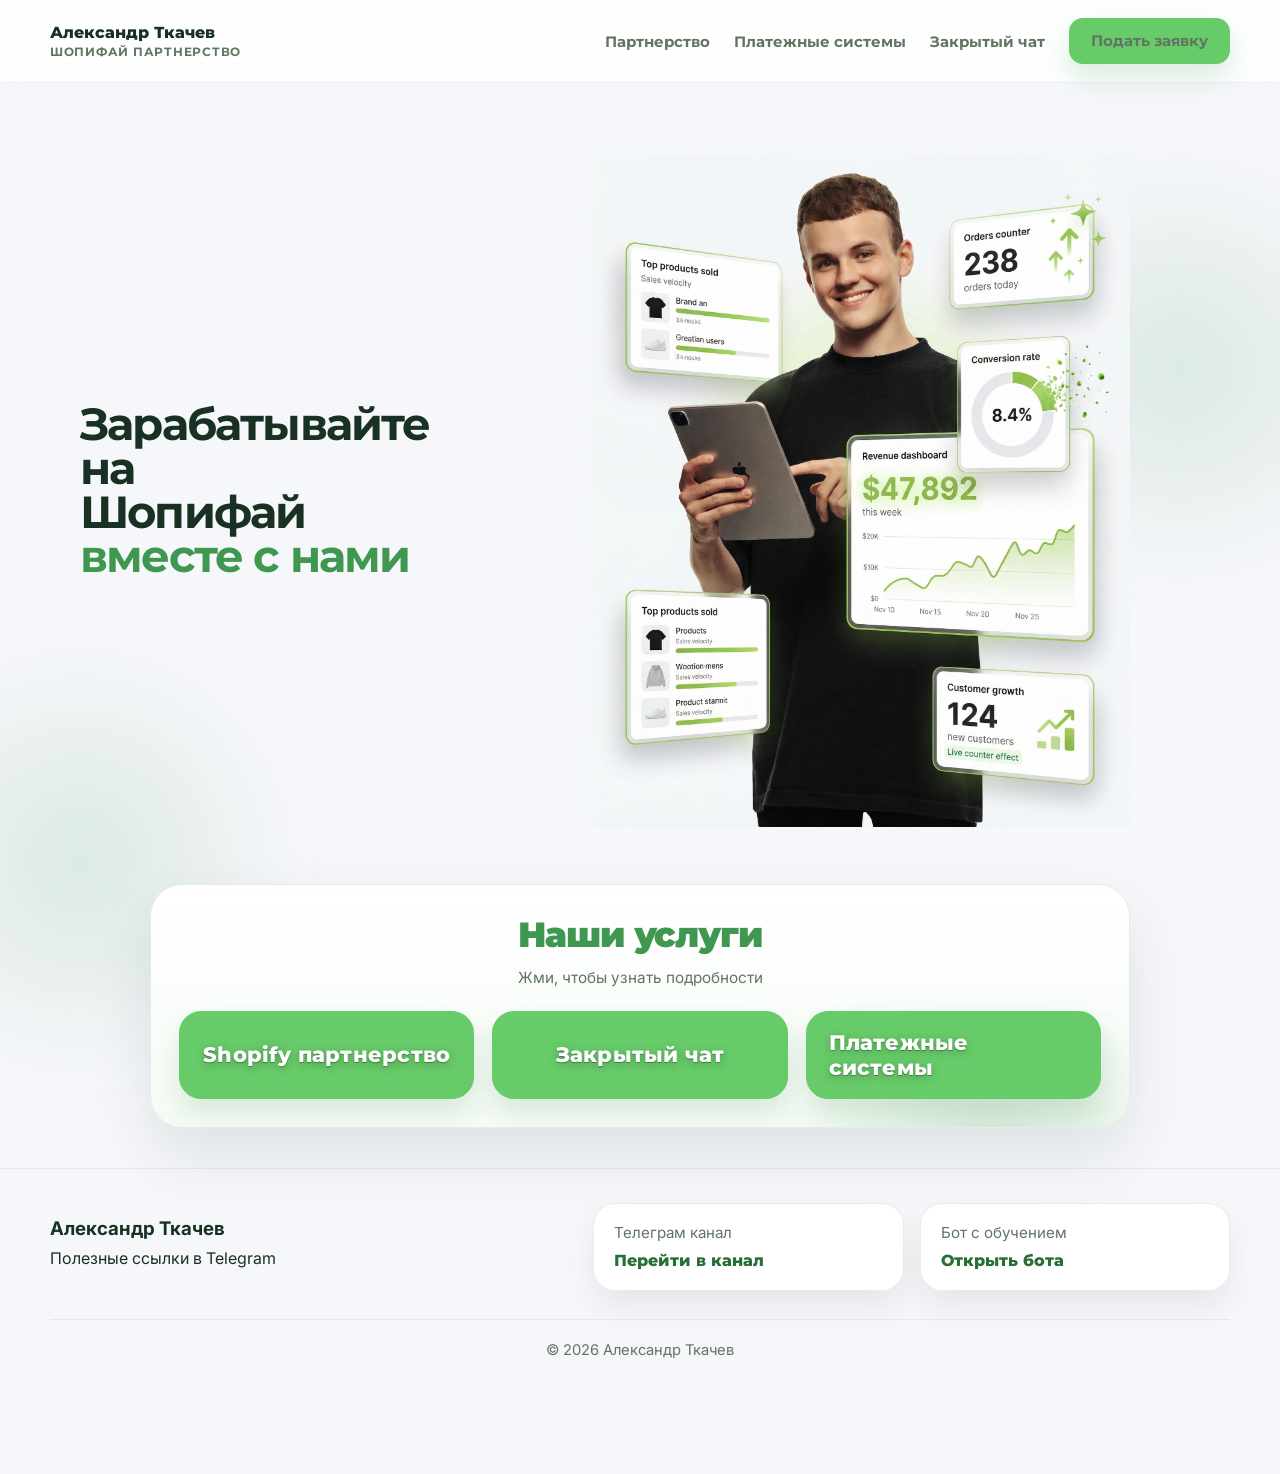
==== commit 32dd20b5: "14" ====
--- a/index.html
+++ b/index.html
@@ -1,4 +1,4 @@
-<!DOCTYPE html>
+﻿<!DOCTYPE html>
 <html lang="ru">
 <head>
   <meta charset="UTF-8">
@@ -36,8 +36,6 @@
         <a href="#partnership">Партнерство</a>
         <a href="#payments">Платежные системы</a>
         <a href="#private-chat">Закрытый чат</a>
-        <a href="#results" hidden>Результаты</a>
-        <a href="#consultation" hidden>Консультация</a>
         <a class="btn btn-primary btn-small" data-form-link href="#">Подать заявку</a>
       </nav>
     </div>
@@ -45,7 +43,6 @@
 
   <main>
     <section class="hero section" id="hero">
-      <div class="hero-grid-pattern"></div>
       <div class="glow glow-right"></div>
       <div class="glow glow-left"></div>
       <div class="container hero-grid">
@@ -56,40 +53,6 @@
               <span class="hero-title-line">Шопифай</span>
               <span>вместе с нами</span>
             </h1>
-          </div>
-
-          <div class="hero-copy-bottom reveal" hidden>
-            <p class="lead">
-              Это не курс и не общий менторинг. Это курируемое Shopify-партнерство с готовым магазином,
-              платежной инфраструктурой и поддержкой на старте.
-            </p>
-            <p class="microcopy">
-              Если это подходит вам, вы пропускаете месяцы проб и ошибок и начинаете с системы, уже доказавшей свою эффективность на реальных рынках.
-            </p>
-
-            <div class="stats-grid hero-stats">
-              <article class="stat-card">
-                <strong data-countup data-target="280" data-suffix="K$">0</strong>
-                <span>Выручка</span>
-              </article>
-              <article class="stat-card">
-                <strong data-countup data-target="40" data-suffix="K$/мес">0</strong>
-                <span>Прибыль</span>
-              </article>
-              <article class="stat-card">
-                <strong data-countup data-target="200" data-suffix="+">0</strong>
-                <span>Участников чата</span>
-              </article>
-              <article class="stat-card">
-                <strong>TOP 1</strong>
-                <span>Shopify эксперт в России</span>
-              </article>
-            </div>
-
-            <div class="hero-actions">
-              <a class="btn btn-primary" data-form-link href="#">Подать заявку на партнерство</a>
-              <a class="btn btn-secondary" href="#partnership">Узнать больше</a>
-            </div>
           </div>
         </div>
 
@@ -359,10 +322,10 @@
           <div class="partnership-final-card reveal">
             <h3>Отбор в партнерство просиходить через личные собеседования</h3>
             <p>
-              Заполните анкету ниже и мы с вами свяжемся.
+              Напишите менеджеру и мы ответим на все ваши вопросы!
             </p>
             <div class="partnership-hero-actions">
-              <a class="btn btn-primary" data-form-link href="#">Заполнить анкету</a>
+              <a class="btn btn-primary" href="https://t.me/astchev">Написать менеджеру</a> 
             </div>
           </div>
         </div>
@@ -469,262 +432,10 @@
           <a class="btn btn-secondary" href="https://t.me/otzivishopy" target="_blank" rel="noreferrer">
             Отзывы участников
           </a>
-          <a class="btn btn-primary" href="https://t.me/astchev" target="_blank" rel="noreferrer">
+          <a class="btn btn-primary" href="https://t.me/shopyclubbot" target="_blank" rel="noreferrer">
             Вступить в чат
           </a>
         </div>
-      </div>
-    </section>
-
-    <section class="section alt-section" id="results" hidden>
-      <div class="container">
-        <div class="section-heading reveal">
-          <span class="section-kicker">Результаты</span>
-          <h2>Пусть цифры говорят сами за себя</h2>
-        </div>
-
-        <div class="analytics-grid">
-          <article class="analytics-card reveal">
-            <div class="analytics-head">
-              <span>Магазин 1</span>
-              <span class="growth">Растет</span>
-            </div>
-            <strong>$289 563</strong>
-            <p>Общий объем продаж за год</p>
-            <img class="analytics-image" src="images/scrin1.jpg" alt="Скриншот аналитики магазина 1">
-          </article>
-          <article class="analytics-card reveal">
-            <div class="analytics-head">
-              <span>Магазин 2</span>
-              <span class="growth">Стабильно</span>
-            </div>
-            <strong>$40 000+</strong>
-            <p>Прибыль в месяц</p>
-            <img class="analytics-image" src="images/scrin2.jpg" alt="Скриншот аналитики магазина 2">
-          </article>
-          <article class="analytics-card reveal">
-            <div class="analytics-head">
-              <span>Партнер</span>
-              <span class="growth">5 месяцев</span>
-            </div>
-            <strong>$40K / месяц</strong>
-            <p>Более 1 000 000 ₽ в июле</p>
-            <img class="analytics-image" src="images/scrin3.jpg" alt="Скриншот аналитики партнера">
-          </article>
-        </div>
-
-        <div class="case-grid">
-          <article class="case-card reveal">
-            <h3>Ричард</h3>
-            <strong>$50 000</strong>
-            <p>Достиг этого с помощью органического TikTok после запуска. Купил машину, а остальное реинвестировал обратно в бизнес.</p>
-          </article>
-          <article class="case-card reveal">
-            <h3>Лиза</h3>
-            <strong>120 000 ₽ / неделю</strong>
-            <p>Столько заработала за одну неделю через TikTok. Уволилась с работы и уехала путешествовать.</p>
-          </article>
-          <article class="case-card reveal">
-            <h3>Кирилл</h3>
-            <strong>1 000 000 ₽ в июле</strong>
-            <p>Начал с нашего готового магазина. За 5 месяцев масштабировался до около $40 000 ежемесячной выручки.</p>
-          </article>
-        </div>
-
-        <div class="comparison-table reveal">
-          <div class="comparison-row comparison-header">
-            <div>Параметр</div>
-            <div>Самостоятельно</div>
-            <div>В партнерстве</div>
-          </div>
-          <div class="comparison-row">
-            <div>Поиск товаров</div>
-            <div>Тестирование без гарантий</div>
-            <div>Готовые товары с первого дня</div>
-          </div>
-          <div class="comparison-row">
-            <div>Платежи</div>
-            <div>Риск блокировок и слабая инфраструктура</div>
-            <div>Shopify Payments + Stripe + Payoneer готовы</div>
-          </div>
-          <div class="comparison-row">
-            <div>Реклама</div>
-            <div>Вы сжигаете бюджет, пока учитесь в одиночку</div>
-            <div>Готовые рекламные стратегии и поддержка</div>
-          </div>
-          <div class="comparison-row">
-            <div>Результат</div>
-            <div>Высокий риск и долгий путь</div>
-            <div>Меньше риска и путь, построенный на результатах</div>
-          </div>
-        </div>
-
-        <div class="centered-action reveal">
-          <a class="btn btn-primary" href="#selection">Подать заявку на партнерство</a>
-        </div>
-      </div>
-    </section>
-
-    <section class="section" id="consultation" hidden>
-      <div class="container">
-        <div class="section-heading reveal">
-          <span class="section-kicker">Консультация</span>
-          <h2>Остались вопросы? Напишите нам — всё обсудим.</h2>
-          <p>Отвечаем на вопросы о партнерстве, платежных системах и закрытом чате — без давления.</p>
-        </div>
-
-        <div class="faq-list">
-          <article class="faq-item reveal">
-            <button class="faq-question" type="button" aria-expanded="false">Это точно не курс?</button>
-            <div class="faq-answer">
-              <p>Нет. Мы отбираем партнеров и предоставляем готовую инфраструктуру. Наш доход зависит от ваших результатов.</p>
-            </div>
-          </article>
-          <article class="faq-item reveal">
-            <button class="faq-question" type="button" aria-expanded="false">Как проходит отбор?</button>
-            <div class="faq-answer">
-              <p>Анкета, рассмотрение, связь с подходящими кандидатами, затем звонок с Александром.</p>
-            </div>
-          </article>
-          <article class="faq-item reveal">
-            <button class="faq-question" type="button" aria-expanded="false">В чем разница между партнерством и закрытым чатом?</button>
-            <div class="faq-answer">
-              <p>Чат — это обучающий продукт с сообществом за 2 490 ₽ в месяц. Партнерство — это индивидуальная работа с готовым магазином.</p>
-            </div>
-          </article>
-          <article class="faq-item reveal">
-            <button class="faq-question" type="button" aria-expanded="false">Нужен ли опыт?</button>
-            <div class="faq-answer">
-              <p>Нет. Именно поэтому мы даем полное обучение до этапа запуска.</p>
-            </div>
-          </article>
-          <article class="faq-item reveal">
-            <button class="faq-question" type="button" aria-expanded="false">Как работают платежные системы из России?</button>
-            <div class="faq-answer">
-              <p>Мы подключаем Shopify Payments, Stripe и Payoneer через иностранное юрлицо и гарантируем стабильную работу.</p>
-            </div>
-          </article>
-          <article class="faq-item reveal">
-            <button class="faq-question" type="button" aria-expanded="false">Сколько времени нужно уделять?</button>
-            <div class="faq-answer">
-              <p>Около 2–3 сфокусированных часов в день. Модель полностью удаленная — вы можете управлять из любой точки.</p>
-            </div>
-          </article>
-          <article class="faq-item reveal">
-            <button class="faq-question" type="button" aria-expanded="false">Какие гарантии вы даете?</button>
-            <div class="faq-answer">
-              <p>Официальный консультационный договор плюс инфраструктура, уже проверенная в реальной работе.</p>
-            </div>
-          </article>
-          <article class="faq-item reveal">
-            <button class="faq-question" type="button" aria-expanded="false">Сколько стоят платежные системы?</button>
-            <div class="faq-answer">
-              <p>Стоимость обсуждается индивидуально. Для участников чата — самая низкая на рынке.</p>
-            </div>
-          </article>
-          <article class="faq-item reveal">
-            <button class="faq-question" type="button" aria-expanded="false">Есть ли рассрочка на партнерство?</button>
-            <div class="faq-answer">
-              <p>Условия обсуждаются только после этапа отбора.</p>
-            </div>
-          </article>
-          <article class="faq-item reveal">
-            <button class="faq-question" type="button" aria-expanded="false">Как долго мы работаем вместе?</button>
-            <div class="faq-answer">
-              <p>Постоянно — пока партнерство остается выгодным для обеих сторон.</p>
-            </div>
-          </article>
-        </div>
-
-        <div class="centered-action reveal">
-          <a class="btn btn-primary" data-form-link href="#">
-            Отправить заявку
-          </a>
-        </div>
-      </div>
-    </section>
-
-    <section class="section selection-section" id="selection" hidden>
-      <div class="glow glow-center"></div>
-      <div class="container selection-inner">
-        <div class="section-heading centered reveal">
-          <span class="section-kicker">Отбор</span>
-          <h2>Готовы строить долларовый бизнес вместе с нами?</h2>
-          <p>
-            Мы берем не всех. Мы выбираем людей, готовых действовать серьезно. Если вы подходите, вы получаете более быстрый путь к
-            запуску с уже готовой инфраструктурой, товарами, платежами и поддержкой.
-          </p>
-        </div>
-
-        <div class="callout-box reveal">
-          Сильные заявки получают доступ к нашей модели запуска — экономя месяцы на ошибках в настройке, хаосе в тестировании и сгоревшем рекламном бюджете.
-        </div>
-
-        <div class="selection-steps">
-          <article class="selection-step reveal">
-            <span>1</span>
-            <p>Заполните предварительную анкету с несколькими вопросами о вашем опыте, целях и готовности к работе.</p>
-          </article>
-          <article class="selection-step reveal">
-            <span>2</span>
-            <p>
-              Затем напишите в Telegram
-              <a href="https://t.me/astchev" target="_blank" rel="noreferrer">@astchev</a>: "Я заполнил анкету и хочу подать заявку на партнерство".
-            </p>
-          </article>
-          <article class="selection-step reveal">
-            <span>3</span>
-            <p>Мы рассматриваем вашу заявку и связываемся, если модель подходит обеим сторонам.</p>
-          </article>
-        </div>
-
-        <p class="selection-note reveal">Мы отвечаем только тем, кто заполнил анкету. Сильные заявки получают приоритетное рассмотрение.</p>
-
-        <div class="selection-actions reveal">
-          <a class="btn btn-primary btn-large" data-form-link href="#">
-            Заполнить предварительную анкету
-          </a>
-          <p class="instruction-text">
-            Шаг 1: Нажмите на кнопку и заполните анкету за 3–5 минут.<br>
-            Шаг 2: После отправки напишите это сообщение
-            <a href="https://t.me/astchev" target="_blank" rel="noreferrer">@astchev</a>:<br>
-            "Я заполнил анкету и хочу подать заявку на партнерство".<br>
-            Шаг 3: Мы рассмотрим вашу заявку и свяжемся с вами с дальнейшими инструкциями.
-          </p>
-          <a
-            class="btn btn-secondary"
-            href="https://t.me/astchev?text=Я%20заполнил%20анкету%20и%20хочу%20подать%20заявку%20на%20партнерство."
-            target="_blank"
-            rel="noreferrer"
-          >
-            Написать в Telegram
-          </a>
-        </div>
-      </div>
-    </section>
-
-    <section class="section final-cta" hidden>
-      <div class="glow glow-center"></div>
-      <div class="container final-inner">
-        <div class="section-heading centered reveal">
-          <span class="section-kicker">Финальный выбор</span>
-          <h2>Продолжать наблюдать — или запуститься с нами</h2>
-        </div>
-
-        <div class="paths-grid">
-          <article class="path-card path-muted reveal">
-            <h3>Путь А</h3>
-            <p>Продолжать откладывать, наблюдать за ростом чужих магазинов и оставаться на том же месте через год.</p>
-          </article>
-          <article class="path-card path-accent reveal">
-            <h3>Путь Б</h3>
-            <p>Пройти отбор, запуститься быстрее с готовой системой и построить бизнес, который может масштабироваться за пределы локальных ограничений.</p>
-          </article>
-        </div>
-
-        <a class="btn btn-primary reveal" data-form-link href="#">
-          Заполнить предварительную анкету
-        </a>
       </div>
     </section>
   </main>
@@ -733,25 +444,24 @@
     <div class="container footer-grid">
       <div class="footer-brand">
         <h3>Александр Ткачев</h3>
-        <p>TOP 1 Shopify эксперт в России</p>
-        <a href="https://t.me/astchev" target="_blank" rel="noreferrer">@astchev</a>
-      </div>
-
-      <nav class="footer-nav">
-        <a href="#partnership">Партнерство</a>
-        <a href="#payments">Платежные системы</a>
-        <a href="#private-chat">Закрытый чат</a>
-        <a href="#results" hidden>Результаты</a>
-        <a href="#consultation" hidden>Консультация</a>
-        <a data-form-link href="#">Подать заявку</a>
-      </nav>
+        <p>Полезные ссылки в Telegram</p>
+      </div>
+
+      <div class="footer-telegram-links">
+        <a class="footer-telegram-card" href="https://t.me/+L_AFF31OVG5hYThi" target="_blank" rel="noreferrer">
+          <span>Телеграм канал</span>
+          <strong>Перейти в канал</strong>
+        </a>
+        <a class="footer-telegram-card" href="https://t.me/shopyclubbot" target="_blank" rel="noreferrer">
+          <span>Бот с обучением</span>
+          <strong>Открыть бота</strong>
+        </a>
+      </div>
 
     </div>
 
     <div class="container footer-bottom">
       <span>&copy; 2026 Александр Ткачев</span>
-      <a href="#">Политика конфиденциальности</a>
-      <a href="#">Публичная оферта</a>
     </div>
   </footer>
 
--- a/styles.css
+++ b/styles.css
@@ -68,15 +68,7 @@
 .hero-grid,
 .about-grid,
 .feature-grid,
-.criteria-grid,
-.payment-grid,
-.analytics-grid,
-.case-grid,
-.paths-grid,
-.steps-grid,
-.selection-steps,
 .footer-grid,
-.comparison-row,
 .hero-content,
 .hero-visual,
 .about-copy,
@@ -86,7 +78,7 @@
 
 .section {
   position: relative;
-  padding: 100px 0;
+  padding: 72px 0;
 }
 
 .alt-section {
@@ -134,14 +126,6 @@
 .site-nav a,
 .btn,
 .section-kicker,
-.faq-question,
-.payment-logo,
-.telegram-handle,
-.comparison-header div,
-.stat-card strong,
-.path-card h3,
-.selection-step span,
-.step-card span,
 .feature-icon,
 .hero-proof span,
 .floating-label {
@@ -192,9 +176,7 @@
 
 .site-nav a:hover,
 .site-nav a:focus-visible,
-.site-nav a.is-active,
-.footer-nav a:hover,
-.footer-nav a:focus-visible {
+.site-nav a.is-active {
   color: var(--accent);
 }
 
@@ -292,10 +274,6 @@
   align-items: center;
   padding-top: 56px;
   overflow: clip;
-}
-
-.hero-grid-pattern {
-  display: none;
 }
 
 .hero-grid,
@@ -339,6 +317,24 @@
   -webkit-backdrop-filter: none;
   overflow: hidden;
   z-index: 3;
+}
+
+@media (min-width: 1121px) {
+  .hero-jump-nav {
+    grid-column: 1 / -1;
+    justify-self: center;
+    max-width: 1040px;
+    margin-left: auto;
+    margin-right: auto;
+  }
+
+  .hero-jump-intro,
+  .hero-jump-caption {
+    width: 100%;
+    justify-self: center;
+    text-align: center;
+    justify-content: center;
+  }
 }
 
 .hero-jump-nav::before {
@@ -536,8 +532,7 @@
   transition: none;
 }
 
-.hero-copy-top,
-.hero-copy-bottom {
+.hero-copy-top {
   width: 100%;
 }
 
@@ -566,12 +561,8 @@
 }
 
 .hero-content h1 span,
-.accent-line,
-.payment-logo,
-.growth,
 .site-footer a,
-.section-kicker,
-.telegram-handle {
+.section-kicker {
   color: var(--accent);
 }
 
@@ -625,21 +616,10 @@
 
 .lead,
 .section-heading p,
-.about-copy p,
-.selection-note,
-.instruction-text,
-.case-card p,
 .feature-card p,
-.criteria-card p,
-.step-card p,
 .payment-card li,
-.faq-answer p,
 .callout-box,
-.path-card p,
-.comparison-row div,
-.footer-bottom,
-.chain-note,
-.selection-step p {
+.footer-bottom {
   color: var(--muted);
   font-size: 1rem;
   line-height: 1.75;
@@ -658,49 +638,19 @@
   line-height: 1.65;
 }
 
-.hero-actions,
-.selection-actions,
 .centered-action {
   display: flex;
   flex-wrap: wrap;
   gap: 16px;
 }
 
-.hero-actions,
-.hero-stats {
-  width: min(100%, 720px);
-}
-
-.hero-actions > *,
-.selection-actions > *,
 .centered-action > * {
   min-width: 0;
 }
 
-.hero-stats,
-.stats-grid {
-  display: grid;
-  grid-template-columns: repeat(2, minmax(0, 1fr));
-  gap: 16px;
-}
-
-.hero-stats {
-  margin-bottom: 30px;
-}
-
-.stat-card,
 .feature-card,
-.criteria-card,
 .payment-card,
-.analytics-card,
-.case-card,
-.path-card,
-.selection-step,
-.step-card,
-.comparison-table,
-.faq-item,
 .callout-box,
-.chain-card,
 .image-placeholder,
 .floating-card {
   border: 1px solid var(--line);
@@ -709,36 +659,10 @@
   backdrop-filter: blur(12px);
 }
 
-.stat-card,
 .feature-card,
-.criteria-card,
 .payment-card,
-.analytics-card,
-.case-card,
-.selection-step,
-.step-card,
-.path-card,
 .floating-card {
   border-radius: var(--radius-md);
-}
-
-.stat-card {
-  padding: 22px;
-}
-
-.stat-card strong {
-  display: block;
-  margin-bottom: 8px;
-  color: var(--accent);
-  font-size: 1.65rem;
-  font-weight: 800;
-}
-
-.stat-card span {
-  display: block;
-  color: var(--muted);
-  line-height: 1.5;
-  overflow-wrap: anywhere;
 }
 
 .hero-visual,
@@ -1329,14 +1253,6 @@
   line-height: 1.1;
 }
 
-.partnership-hero-panel .telegram-handle {
-  display: inline-flex;
-  margin: 18px 0 0;
-  font-size: 1rem;
-  font-weight: 800;
-  letter-spacing: 0;
-}
-
 .partnership-hero-panel p,
 .partnership-final-card p,
 .partnership-phase-goal,
@@ -1378,7 +1294,7 @@
 }
 
 .partnership-bridge-text {
-  margin: 24px 0 0;
+  margin: 12px 0 0;
   color: var(--muted);
   line-height: 1.75;
 }
@@ -1389,7 +1305,7 @@
 }
 
 .section-group.partnership-paths-group {
-  margin-top: 14px;
+  margin-top: 7px;
 }
 
 .partnership-phase-grid,
@@ -1421,11 +1337,11 @@
 }
 
 .partnership-phase-goal {
-  margin-top: 12px;
+  margin-top: 6px;
 }
 
 .partnership-phase-note {
-  margin-top: 20px;
+  margin-top: 10px;
   font-weight: 600;
   color: var(--text);
 }
@@ -1434,7 +1350,7 @@
   display: grid;
   grid-template-columns: repeat(3, minmax(0, 1fr));
   gap: 16px;
-  margin-top: 28px;
+  margin-top: 14px;
 }
 
 .partnership-results-heading h2 {
@@ -1442,7 +1358,7 @@
 }
 
 .section-group.partnership-results-group {
-  margin-top: 42px;
+  margin-top: 21px;
 }
 
 .partnership-timeline-item {
@@ -1606,7 +1522,7 @@
 }
 
 .section-group.payments-pricing-group {
-  margin-top: 22px;
+  margin-top: 11px;
 }
 
 .payments-simple-price-card {
@@ -1630,8 +1546,8 @@
 }
 
 .payments-manager-action {
-  margin-top: 28px;
-  margin-bottom: 28px;
+  margin-top: 14px;
+  margin-bottom: 14px;
 }
 
 .section-group.partnership-final-group {
@@ -1772,16 +1688,14 @@
 
 .section-heading {
   max-width: 760px;
-  margin-bottom: 38px;
+  margin-bottom: 20px;
 }
 
 .section-heading.narrow {
   max-width: 680px;
 }
 
-.section-heading.centered,
-.selection-inner,
-.final-inner {
+.section-heading.centered {
   margin-left: auto;
   margin-right: auto;
   text-align: center;
@@ -1813,7 +1727,7 @@
 
 .quote-card,
 .callout-box {
-  margin: 28px 0 0;
+  margin: 14px 0 0;
   padding: 24px 26px;
   border-radius: var(--radius-md);
 }
@@ -1825,39 +1739,16 @@
 }
 
 .section-group + .section-group {
-  margin-top: 92px;
-}
-
-.feature-grid,
-.criteria-grid,
-.payment-grid,
-.analytics-grid,
-.case-grid,
-.paths-grid {
+  margin-top: 46px;
+}
+
+.feature-grid {
   display: grid;
   gap: 22px;
 }
 
 .feature-grid {
   grid-template-columns: repeat(3, minmax(0, 1fr));
-}
-
-.criteria-grid,
-.payment-grid,
-.analytics-grid,
-.case-grid,
-.paths-grid {
-  grid-template-columns: repeat(3, minmax(0, 1fr));
-}
-
-.feature-card,
-.criteria-card,
-.payment-card,
-.analytics-card,
-.case-card,
-.path-card,
-.selection-step {
-  padding: 28px;
 }
 
 .feature-card,
@@ -1868,10 +1759,7 @@
 }
 
 .feature-card::before,
-.payment-card::before,
-.analytics-card::before,
-.case-card::before,
-.path-card::before {
+.payment-card::before {
   content: "";
   position: absolute;
   inset: auto auto -30% -10%;
@@ -1883,24 +1771,12 @@
 }
 
 .feature-card:hover,
-.criteria-card:hover,
-.payment-card:hover,
-.analytics-card:hover,
-.case-card:hover,
-.path-card:hover,
-.selection-step:hover,
-.step-card:hover {
+.payment-card:hover {
   transform: translateY(-6px);
 }
 
 .feature-card,
-.criteria-card,
-.payment-card,
-.analytics-card,
-.case-card,
-.path-card,
-.selection-step,
-.step-card {
+.payment-card {
   transition: transform 0.25s ease, box-shadow 0.25s ease, border-color 0.25s ease;
 }
 
@@ -1921,12 +1797,7 @@
 }
 
 .feature-card h3,
-.criteria-card h3,
-.payment-card h3,
-.analytics-card strong,
-.case-card h3,
-.path-card h3,
-.step-card h3 {
+.payment-card h3 {
   margin: 0 0 12px;
   font-family: "Montserrat", sans-serif;
   overflow-wrap: anywhere;
@@ -1937,157 +1808,6 @@
   margin: 0 0 28px;
   color: var(--muted);
   line-height: 1.8;
-}
-
-.steps-grid {
-  position: relative;
-  display: grid;
-  grid-template-columns: repeat(6, minmax(0, 1fr));
-  gap: 16px;
-}
-
-.steps-grid::before {
-  content: "";
-  position: absolute;
-  top: 48px;
-  left: 6%;
-  right: 6%;
-  height: 2px;
-  background: linear-gradient(90deg, rgba(63, 151, 80, 0.14), rgba(63, 151, 80, 0.4), rgba(63, 151, 80, 0.14));
-  z-index: 0;
-}
-
-.step-card {
-  position: relative;
-  z-index: 1;
-  padding: 28px 20px 24px;
-}
-
-.step-card span,
-.selection-step span {
-  display: inline-grid;
-  place-items: center;
-  width: 42px;
-  height: 42px;
-  margin-bottom: 18px;
-  border-radius: 50%;
-  background: linear-gradient(135deg, #8cdd85, var(--accent));
-  color: #fff;
-  font-size: 1rem;
-  font-weight: 800;
-  box-shadow: 0 12px 22px rgba(63, 151, 80, 0.22);
-}
-
-.step-card h3 {
-  font-size: 1rem;
-}
-
-.payment-logo {
-  display: inline-flex;
-  align-items: center;
-  justify-content: center;
-  min-height: 42px;
-  padding: 10px 14px;
-  margin-bottom: 18px;
-  border-radius: 999px;
-  background: rgba(255, 255, 255, 0.82);
-  font-size: 0.92rem;
-  font-weight: 800;
-}
-
-.payment-logo-green {
-  color: #008060;
-}
-
-.payment-logo-purple {
-  color: #635bff;
-}
-
-.payment-logo-orange {
-  color: #ff6a13;
-}
-
-.payment-card ul {
-  margin: 0;
-  padding-left: 18px;
-}
-
-.chain-card {
-  display: grid;
-  grid-template-columns: repeat(7, auto);
-  justify-content: center;
-  align-items: center;
-  gap: 18px;
-  margin-top: 28px;
-  padding: 24px;
-  border-radius: var(--radius-lg);
-}
-
-.chain-card div {
-  padding: 14px 18px;
-  border: 1px solid var(--line);
-  border-radius: 999px;
-  background: #fff;
-  font-family: "Montserrat", sans-serif;
-  font-weight: 700;
-}
-
-.chain-card span {
-  color: var(--accent);
-  font-size: 1.4rem;
-  font-weight: 800;
-}
-
-.chain-note {
-  margin: 16px 0 0;
-  text-align: center;
-}
-
-.analytics-card {
-  position: relative;
-  padding: 24px;
-  overflow: hidden;
-  background: linear-gradient(180deg, rgba(255, 255, 255, 0.96), rgba(238, 248, 238, 0.96));
-}
-
-.analytics-head {
-  display: flex;
-  align-items: center;
-  justify-content: space-between;
-  gap: 16px;
-  margin-bottom: 14px;
-  color: var(--muted);
-  font-size: 0.95rem;
-}
-
-.growth {
-  color: var(--success);
-  font-weight: 800;
-}
-
-.analytics-card strong,
-.case-card strong {
-  display: block;
-  color: var(--text);
-  font-size: 1.9rem;
-}
-
-.chart-placeholder {
-  min-height: 180px;
-  margin-top: 18px;
-  border: 1px dashed rgba(31, 26, 23, 0.16);
-  border-radius: 18px;
-  background:
-    linear-gradient(180deg, rgba(255, 255, 255, 0.52), rgba(63, 151, 80, 0.06)),
-    repeating-linear-gradient(
-      to right,
-      transparent 0,
-      transparent 40px,
-      rgba(31, 26, 23, 0.04) 40px,
-      rgba(31, 26, 23, 0.04) 41px
-    );
-  display: grid;
-  place-items: center;
 }
 
 .analytics-image {
@@ -2098,38 +1818,8 @@
   box-shadow: 0 18px 34px rgba(24, 49, 35, 0.08);
 }
 
-.comparison-table {
-  margin-top: 30px;
-  border-radius: var(--radius-lg);
-  overflow: hidden;
-}
-
-.comparison-row {
-  display: grid;
-  grid-template-columns: 1.1fr 1fr 1fr;
-}
-
-.comparison-row div {
-  padding: 20px 22px;
-  border-bottom: 1px solid var(--line);
-  overflow-wrap: anywhere;
-}
-
-.comparison-row div:nth-child(2) {
-  background: rgba(63, 151, 80, 0.08);
-}
-
-.comparison-row div:nth-child(3) {
-  background: rgba(63, 151, 80, 0.14);
-}
-
-.comparison-header div {
-  font-weight: 800;
-  color: var(--text);
-}
-
 .private-chat-contrast {
-  margin-top: 30px;
+  margin-top: 15px;
   display: grid;
   gap: 18px;
 }
@@ -2220,148 +1910,6 @@
   color: var(--accent);
 }
 
-.faq-list {
-  display: grid;
-  gap: 14px;
-}
-
-.faq-list + .centered-action {
-  margin-top: 28px;
-}
-
-.faq-item {
-  overflow: hidden;
-  border-radius: var(--radius-md);
-}
-
-.faq-question {
-  width: 100%;
-  padding: 22px 26px;
-  border: 0;
-  background: transparent;
-  text-align: left;
-  color: var(--accent);
-  font-size: 1rem;
-  font-weight: 800;
-  cursor: pointer;
-}
-
-.faq-answer {
-  display: grid;
-  grid-template-rows: 0fr;
-  transition: grid-template-rows 0.3s ease;
-}
-
-.faq-answer p {
-  display: flex;
-  align-items: center;
-  margin: 0;
-  margin-left: 20px;
-  padding: 14px 26px;
-  min-height: 0;
-  border-left: 3px solid var(--accent);
-}
-
-.faq-item.is-open .faq-answer {
-  grid-template-rows: 1fr;
-}
-
-.selection-section,
-.final-cta {
-  background: #f6f7fb;
-}
-
-.selection-inner {
-  max-width: 920px;
-}
-
-.selection-steps {
-  display: grid;
-  gap: 18px;
-  margin: 32px 0 28px;
-}
-
-.selection-step {
-  display: flex;
-  align-items: center;
-  gap: 18px;
-  text-align: left;
-}
-
-.selection-step p {
-  margin: 0;
-}
-
-.selection-note {
-  margin: 0 0 30px;
-  color: var(--accent);
-  font-family: "Montserrat", sans-serif;
-  font-weight: 800;
-}
-
-.selection-actions {
-  display: grid;
-  grid-template-columns: minmax(0, 1fr) auto;
-  gap: 22px 28px;
-  align-items: start;
-  max-width: 980px;
-  margin: 0 auto;
-}
-
-.selection-actions .btn-large {
-  justify-self: start;
-}
-
-.instruction-text {
-  grid-column: 1 / 2;
-  max-width: none;
-  margin: 0;
-  padding: 22px 24px;
-  border: 1px solid var(--line);
-  border-radius: var(--radius-md);
-  background: rgba(255, 255, 255, 0.72);
-  text-align: left;
-  box-shadow: var(--shadow);
-}
-
-.selection-actions .btn-secondary {
-  grid-column: 2 / 3;
-  grid-row: 1 / span 2;
-  align-self: center;
-  justify-self: end;
-  min-width: 230px;
-}
-
-.final-inner {
-  max-width: 980px;
-}
-
-.paths-grid {
-  margin-bottom: 30px;
-}
-
-.path-muted {
-  background: rgba(255, 255, 255, 0.8);
-}
-
-.path-accent {
-  background: linear-gradient(135deg, rgba(63, 151, 80, 0.94), rgba(39, 111, 52, 0.95));
-  color: #fff;
-}
-
-.path-accent p,
-.path-accent h3 {
-  color: #fff;
-}
-
-.telegram-handle {
-  display: inline-block;
-  margin-bottom: 28px;
-  font-size: clamp(2rem, 7vw, 3.8rem);
-  font-weight: 900;
-  letter-spacing: -0.04em;
-}
-
 .site-footer {
   padding: 34px 0 110px;
   border-top: 1px solid var(--line);
@@ -2376,7 +1924,7 @@
 
 .footer-grid {
   display: grid;
-  grid-template-columns: 1.2fr 1fr auto;
+  grid-template-columns: minmax(0, 0.9fr) minmax(0, 1.1fr);
   gap: 22px;
   align-items: center;
 }
@@ -2386,23 +1934,49 @@
   margin: 0 0 8px;
 }
 
-.footer-nav {
+.footer-telegram-links {
+  display: grid;
+  grid-template-columns: repeat(2, minmax(0, 1fr));
+  gap: 16px;
+}
+
+.footer-telegram-card {
   display: flex;
-  flex-wrap: wrap;
-  gap: 16px;
-  justify-content: center;
-}
-
-.footer-nav a {
+  flex-direction: column;
+  gap: 8px;
+  padding: 18px 20px;
+  border: 1px solid rgba(63, 151, 80, 0.14);
+  border-radius: 22px;
+  background: rgba(255, 255, 255, 0.92);
+  box-shadow: 0 16px 30px rgba(24, 49, 35, 0.08);
+  transition: transform 0.2s ease, box-shadow 0.2s ease, border-color 0.2s ease;
+}
+
+.footer-telegram-card span {
   color: var(--muted);
+  font-size: 0.95rem;
+  line-height: 1.4;
+}
+
+.footer-telegram-card strong {
+  color: var(--accent-dark);
   font-family: "Montserrat", sans-serif;
-  font-weight: 700;
+  font-size: 1rem;
+  font-weight: 800;
+  line-height: 1.3;
+}
+
+.footer-telegram-card:hover,
+.footer-telegram-card:focus-visible {
+  transform: translateY(-2px);
+  border-color: rgba(63, 151, 80, 0.3);
+  box-shadow: 0 18px 34px rgba(63, 151, 80, 0.14);
 }
 
 .footer-bottom {
   display: flex;
   flex-wrap: wrap;
-  justify-content: space-between;
+  justify-content: center;
   gap: 12px;
   margin-top: 28px;
   padding-top: 18px;
@@ -2457,15 +2031,6 @@
     grid-template-columns: 1fr;
     gap: 32px;
   }
-
-  .chain-card {
-    grid-template-columns: 1fr;
-    justify-items: center;
-  }
-
-  .chain-card span {
-    transform: rotate(90deg);
-  }
 }
 
 @media (max-width: 1120px) {
@@ -2556,29 +2121,16 @@
     width: 100%;
   }
 
-  .steps-grid {
-    grid-template-columns: repeat(3, minmax(0, 1fr));
-  }
-
-  .steps-grid::before {
-    display: none;
-  }
-
   .feature-grid {
     grid-template-columns: repeat(2, minmax(0, 1fr));
   }
 
-  .criteria-grid,
-  .payment-grid,
-  .analytics-grid,
-  .case-grid,
-  .paths-grid,
   .footer-grid {
     grid-template-columns: repeat(2, minmax(0, 1fr));
   }
 
-  .footer-action {
-    grid-column: 1 / -1;
+  .footer-telegram-links {
+    grid-template-columns: 1fr;
   }
 }
 
@@ -2640,8 +2192,7 @@
   }
 
   .hero-grid,
-  .footer-grid,
-  .comparison-row {
+  .footer-grid {
     grid-template-columns: 1fr;
   }
 
@@ -2706,66 +2257,23 @@
     border-radius: 20px;
   }
 
-  .comparison-row div:nth-child(2),
-  .comparison-row div:nth-child(3) {
-    border-top: 1px solid var(--line);
-  }
-
-  .chain-card {
-    grid-template-columns: 1fr;
-  }
-
-  .chain-card span {
-    justify-self: center;
-    transform: rotate(90deg);
-  }
 }
 
 @media (max-width: 720px) {
   .section {
-    padding: 78px 0;
+    padding: 42px 0;
   }
 
   .container {
     width: min(calc(100% - 24px), var(--container));
   }
 
-  .hero-proof,
-  .hero-stats,
-  .stats-grid,
-  .feature-grid,
-  .criteria-grid,
-  .payment-grid,
-  .analytics-grid,
-  .case-grid,
-  .paths-grid,
-  .selection-steps,
-  .steps-grid {
+  .feature-grid {
     grid-template-columns: 1fr;
   }
 
-  .hero-actions,
-  .selection-actions,
   .centered-action {
     flex-direction: column;
-  }
-
-  .selection-actions {
-    display: flex;
-    gap: 16px;
-  }
-
-  .instruction-text {
-    width: 100%;
-    padding: 18px 20px;
-    text-align: left;
-  }
-
-  .selection-actions .btn-large,
-  .selection-actions .btn-secondary {
-    justify-self: stretch;
-    align-self: stretch;
-    min-width: 0;
   }
 
   .hero-content h1,
@@ -2866,11 +2374,6 @@
     display: none;
   }
 
-  .hero-copy-bottom {
-    order: 4;
-    grid-column: 1 / -1;
-  }
-
   .hero-content h1 {
     max-width: 100%;
     font-size: clamp(2.4rem, 12vw, 3.8rem);
@@ -3070,18 +2573,9 @@
     padding-right: 20px;
   }
 
-  .stat-card,
   .feature-card,
-  .criteria-card,
   .payment-card,
-  .analytics-card,
-  .case-card,
-  .path-card,
-  .selection-step,
-  .step-card,
-  .callout-box,
-  .quote-card,
-  .chain-card {
+  .callout-box {
     padding: 20px;
   }
 
@@ -3104,24 +2598,6 @@
     padding: 9px 14px;
   }
 
-  .faq-question,
-  .faq-answer p {
-    padding-left: 20px;
-    padding-right: 20px;
-  }
-
-  .faq-answer p {
-    margin-left: 16px;
-    padding-top: 12px;
-    padding-bottom: 12px;
-    padding-left: 16px;
-  }
-
-  .selection-step {
-    align-items: flex-start;
-  }
-
-  .footer-nav,
   .footer-bottom {
     justify-content: flex-start;
   }
@@ -3328,10 +2804,6 @@
     top: -8%;
   }
 
-  .hero-actions {
-    gap: 12px;
-  }
-
   .hero-jump-nav {
     margin-top: -40px;
     padding: 12px;
@@ -3352,53 +2824,10 @@
     font-size: 0.98rem;
   }
 
-  .stat-card,
   .feature-card,
-  .criteria-card,
   .payment-card,
-  .analytics-card,
-  .case-card,
-  .path-card,
-  .selection-step,
-  .step-card,
-  .callout-box,
-  .quote-card,
-  .chain-card {
+  .callout-box {
     padding: 18px;
-  }
-
-  .comparison-row div {
-    padding: 16px 18px;
-  }
-
-  .faq-question {
-    padding: 18px;
-    font-size: 0.95rem;
-  }
-
-  .faq-answer p {
-    margin-left: 14px;
-    padding-top: 10px;
-    padding-bottom: 10px;
-    padding-left: 14px;
-    padding-right: 18px;
-  }
-
-  .selection-step {
-    gap: 12px;
-  }
-
-  .payment-logo {
-    min-height: 38px;
-    font-size: 0.86rem;
-  }
-
-  .chain-card {
-    gap: 12px;
-  }
-
-  .chain-card div {
-    padding: 12px 14px;
   }
 
   .footer-bottom {
@@ -3602,13 +3031,6 @@
     font-size: 0.92rem;
   }
 
-  .stat-card strong {
-    font-size: 1.45rem;
-  }
-
-  .telegram-handle {
-    font-size: clamp(1.7rem, 9vw, 2.4rem);
-  }
 }
 
 @media (min-width: 921px) {
@@ -3673,13 +3095,15 @@
   }
 
   .hero-jump-nav {
-    grid-column: 2;
-    width: min(100%, 680px);
+    grid-column: 1 / -1;
+    width: min(calc(100% - 40px), 980px);
     padding: 28px;
     gap: 18px;
     border-radius: 32px;
     justify-self: center;
     margin-top: 18px;
+    margin-left: auto;
+    margin-right: auto;
   }
 
   .hero-jump-caption {
@@ -3883,17 +3307,6 @@
   .hero-content h1 span {
     display: block;
     margin-left: 0;
-  }
-
-  .hero-actions {
-    flex-direction: row;
-    flex-wrap: wrap;
-  }
-
-  .hero-actions .btn,
-  .hero-actions .btn-large,
-  .hero-actions .btn-small {
-    width: auto;
   }
 
   .hero-visual {
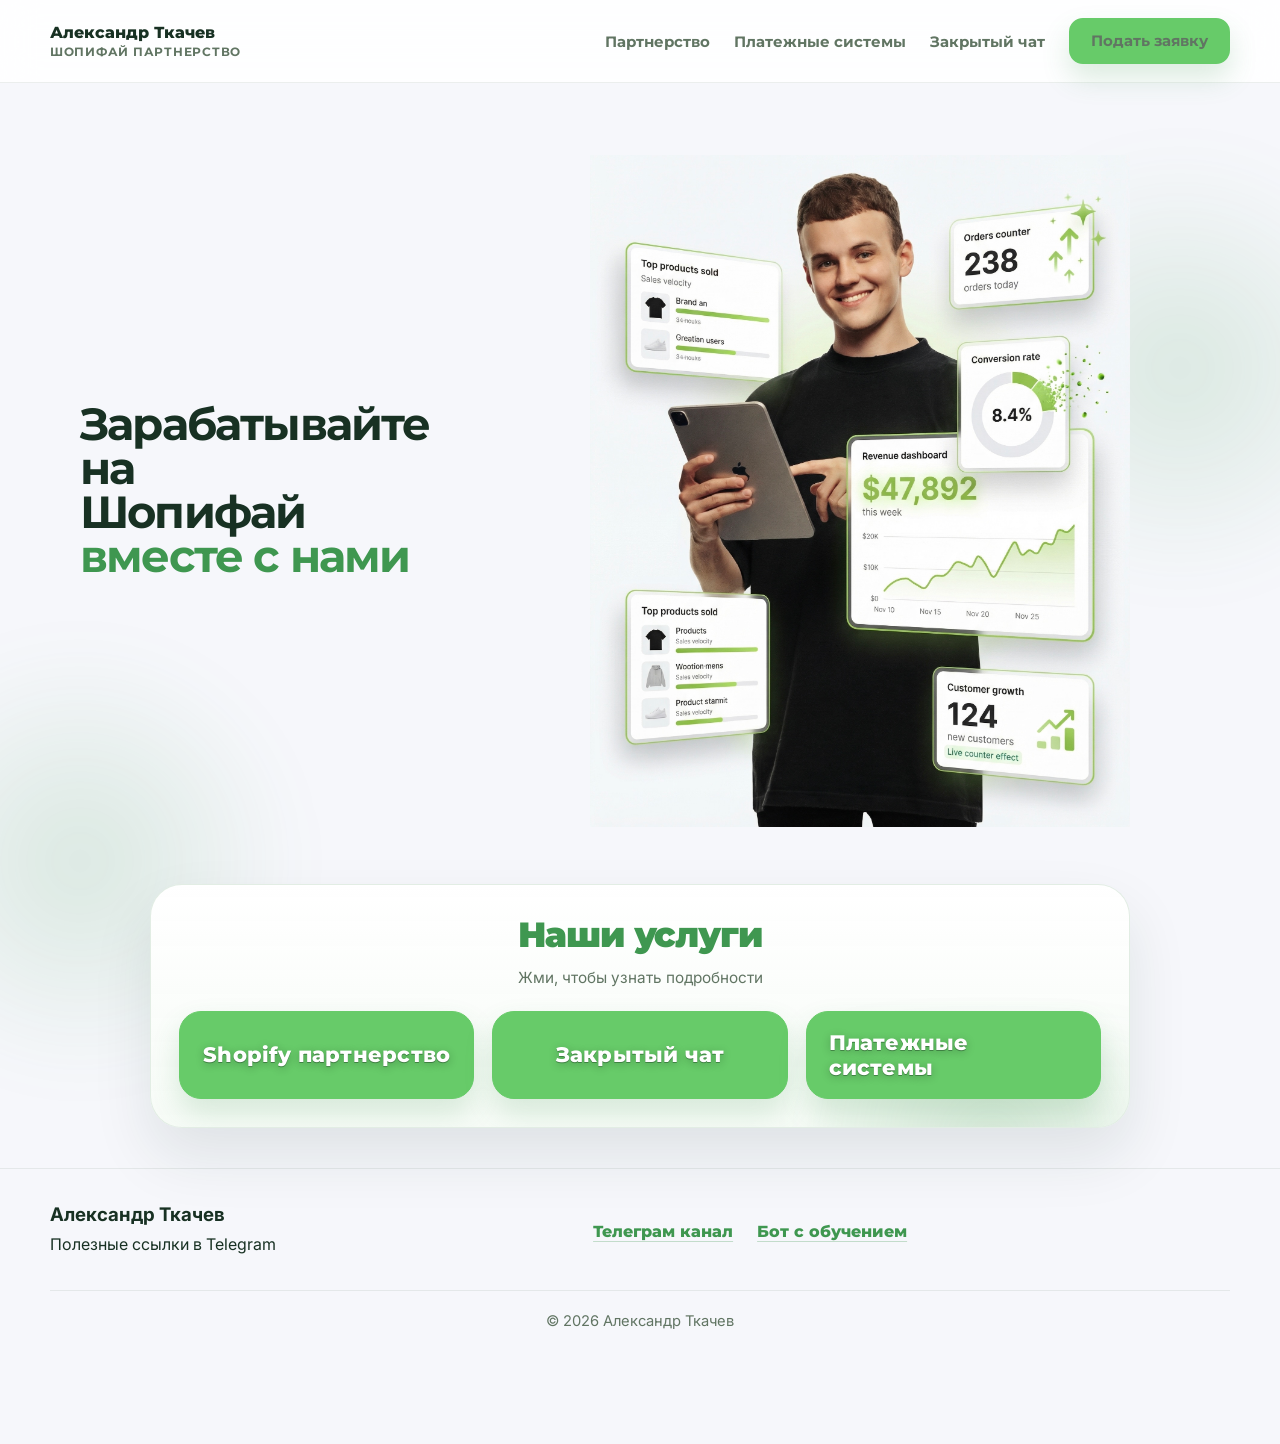
==== commit 8d8ad4d1: "15" ====
--- a/index.html
+++ b/index.html
@@ -1,4 +1,4 @@
-﻿<!DOCTYPE html>
+<!DOCTYPE html>
 <html lang="ru">
 <head>
   <meta charset="UTF-8">
@@ -315,7 +315,7 @@
         </div>
 
         <div class="section-group partnership-final-group">
-          <div class="callout-box reveal">
+          <div class="callout-box partnership-summary-box reveal">
             <strong>Итог:</strong> Вы можете идти долгим и дорогим путём проб и ошибок. Или зайти в уже работающую модель и начать зарабатывать быстрее.
           </div>
 
@@ -448,13 +448,11 @@
       </div>
 
       <div class="footer-telegram-links">
-        <a class="footer-telegram-card" href="https://t.me/+L_AFF31OVG5hYThi" target="_blank" rel="noreferrer">
-          <span>Телеграм канал</span>
-          <strong>Перейти в канал</strong>
+        <a class="footer-telegram-link" href="https://t.me/+L_AFF31OVG5hYThi" target="_blank" rel="noreferrer">
+          Телеграм канал
         </a>
-        <a class="footer-telegram-card" href="https://t.me/shopyclubbot" target="_blank" rel="noreferrer">
-          <span>Бот с обучением</span>
-          <strong>Открыть бота</strong>
+        <a class="footer-telegram-link" href="https://t.me/shopyclubbot" target="_blank" rel="noreferrer">
+          Бот с обучением
         </a>
       </div>
 
--- a/styles.css
+++ b/styles.css
@@ -1738,6 +1738,22 @@
   line-height: 1.8;
 }
 
+.partnership-summary-box {
+  padding: 26px 28px;
+  border: 1px solid rgba(63, 151, 80, 0.12);
+  background:
+    radial-gradient(circle at top right, rgba(63, 151, 80, 0.12), transparent 42%),
+    linear-gradient(135deg, rgba(233, 248, 235, 0.94), rgba(255, 255, 255, 0.98));
+  box-shadow: 0 18px 38px rgba(63, 151, 80, 0.1);
+}
+
+.partnership-summary-box strong {
+  color: var(--accent);
+  font-family: "Montserrat", sans-serif;
+  font-size: 1.08rem;
+  font-weight: 900;
+}
+
 .section-group + .section-group {
   margin-top: 46px;
 }
@@ -1935,42 +1951,28 @@
 }
 
 .footer-telegram-links {
-  display: grid;
-  grid-template-columns: repeat(2, minmax(0, 1fr));
-  gap: 16px;
-}
-
-.footer-telegram-card {
   display: flex;
-  flex-direction: column;
-  gap: 8px;
-  padding: 18px 20px;
-  border: 1px solid rgba(63, 151, 80, 0.14);
-  border-radius: 22px;
-  background: rgba(255, 255, 255, 0.92);
-  box-shadow: 0 16px 30px rgba(24, 49, 35, 0.08);
-  transition: transform 0.2s ease, box-shadow 0.2s ease, border-color 0.2s ease;
-}
-
-.footer-telegram-card span {
-  color: var(--muted);
-  font-size: 0.95rem;
-  line-height: 1.4;
-}
-
-.footer-telegram-card strong {
+  flex-wrap: wrap;
+  gap: 12px 24px;
+  align-items: center;
+}
+
+.footer-telegram-link {
   color: var(--accent-dark);
   font-family: "Montserrat", sans-serif;
   font-size: 1rem;
   font-weight: 800;
   line-height: 1.3;
-}
-
-.footer-telegram-card:hover,
-.footer-telegram-card:focus-visible {
-  transform: translateY(-2px);
-  border-color: rgba(63, 151, 80, 0.3);
-  box-shadow: 0 18px 34px rgba(63, 151, 80, 0.14);
+  text-decoration: underline;
+  text-decoration-color: rgba(63, 151, 80, 0.28);
+  text-underline-offset: 4px;
+  transition: color 0.2s ease, text-decoration-color 0.2s ease;
+}
+
+.footer-telegram-link:hover,
+.footer-telegram-link:focus-visible {
+  color: var(--accent);
+  text-decoration-color: rgba(63, 151, 80, 0.7);
 }
 
 .footer-bottom {
@@ -2129,9 +2131,6 @@
     grid-template-columns: repeat(2, minmax(0, 1fr));
   }
 
-  .footer-telegram-links {
-    grid-template-columns: 1fr;
-  }
 }
 
 @media (max-width: 720px) {
